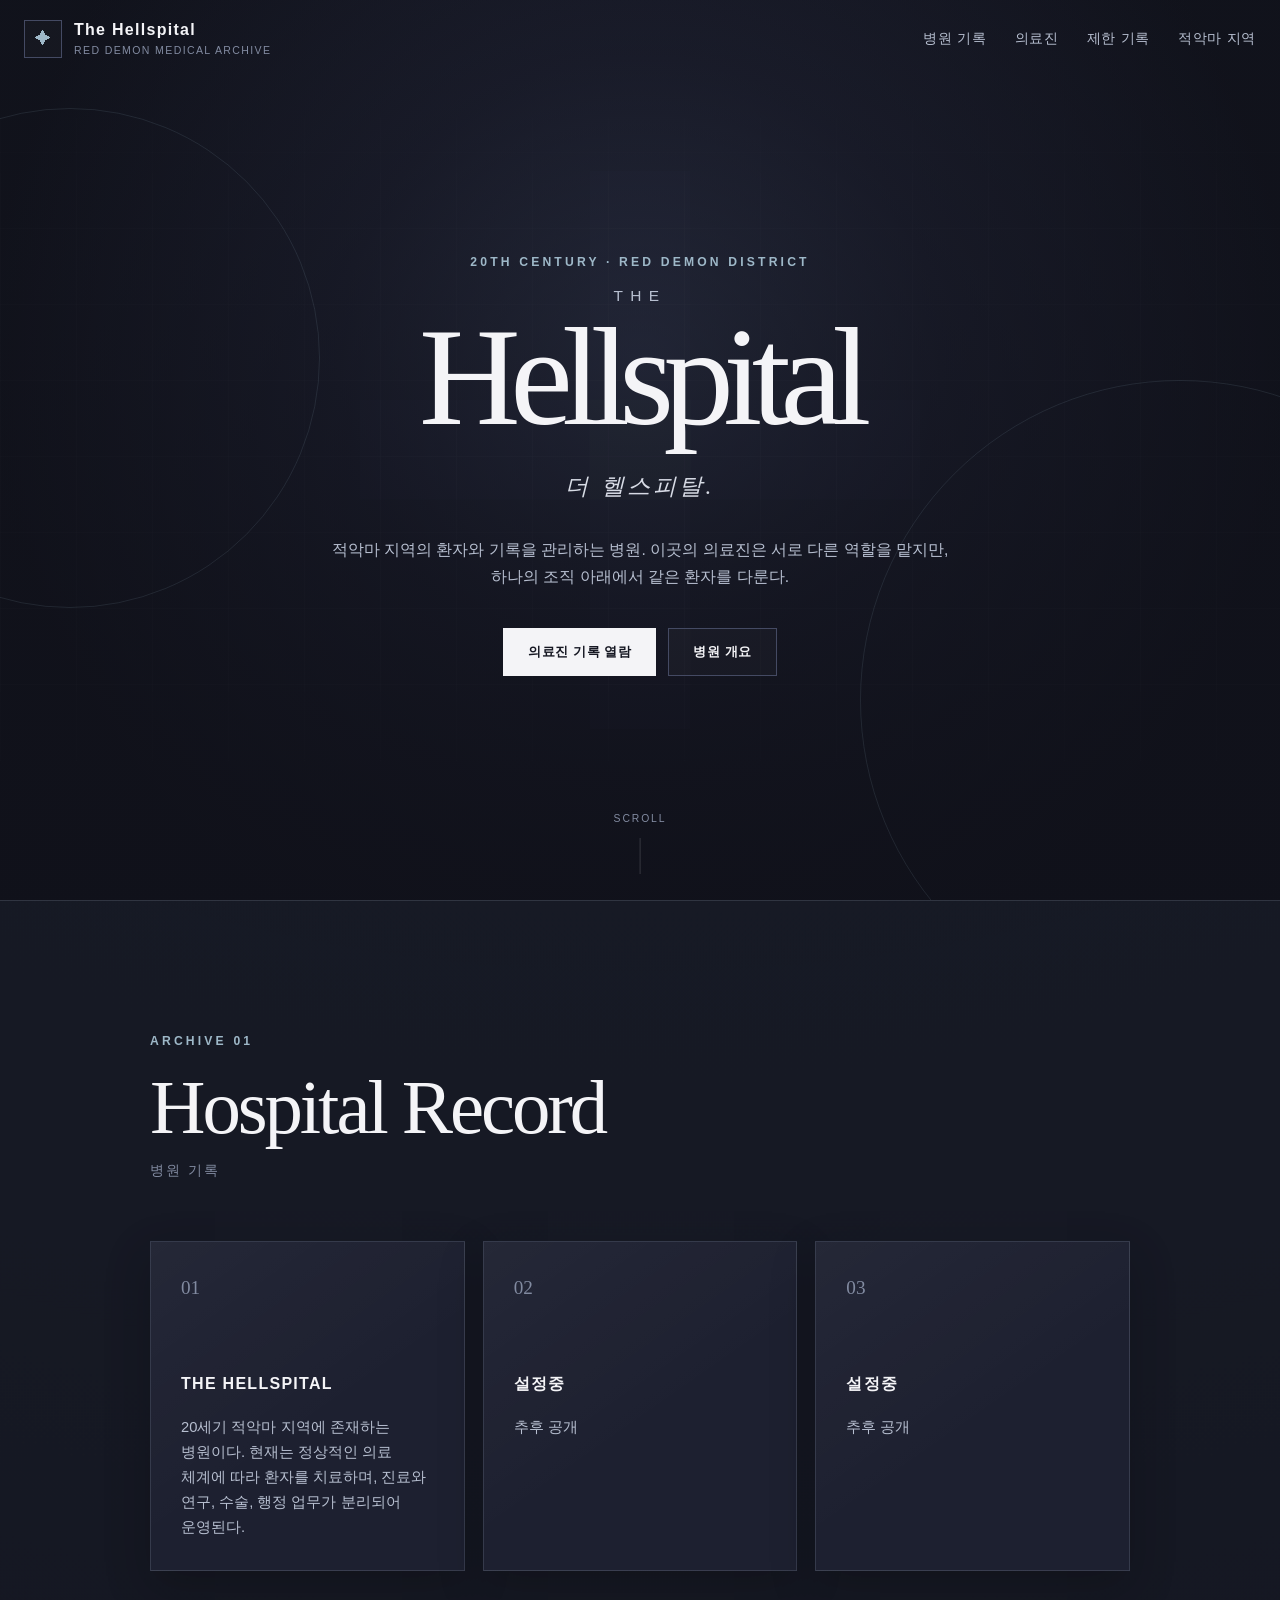
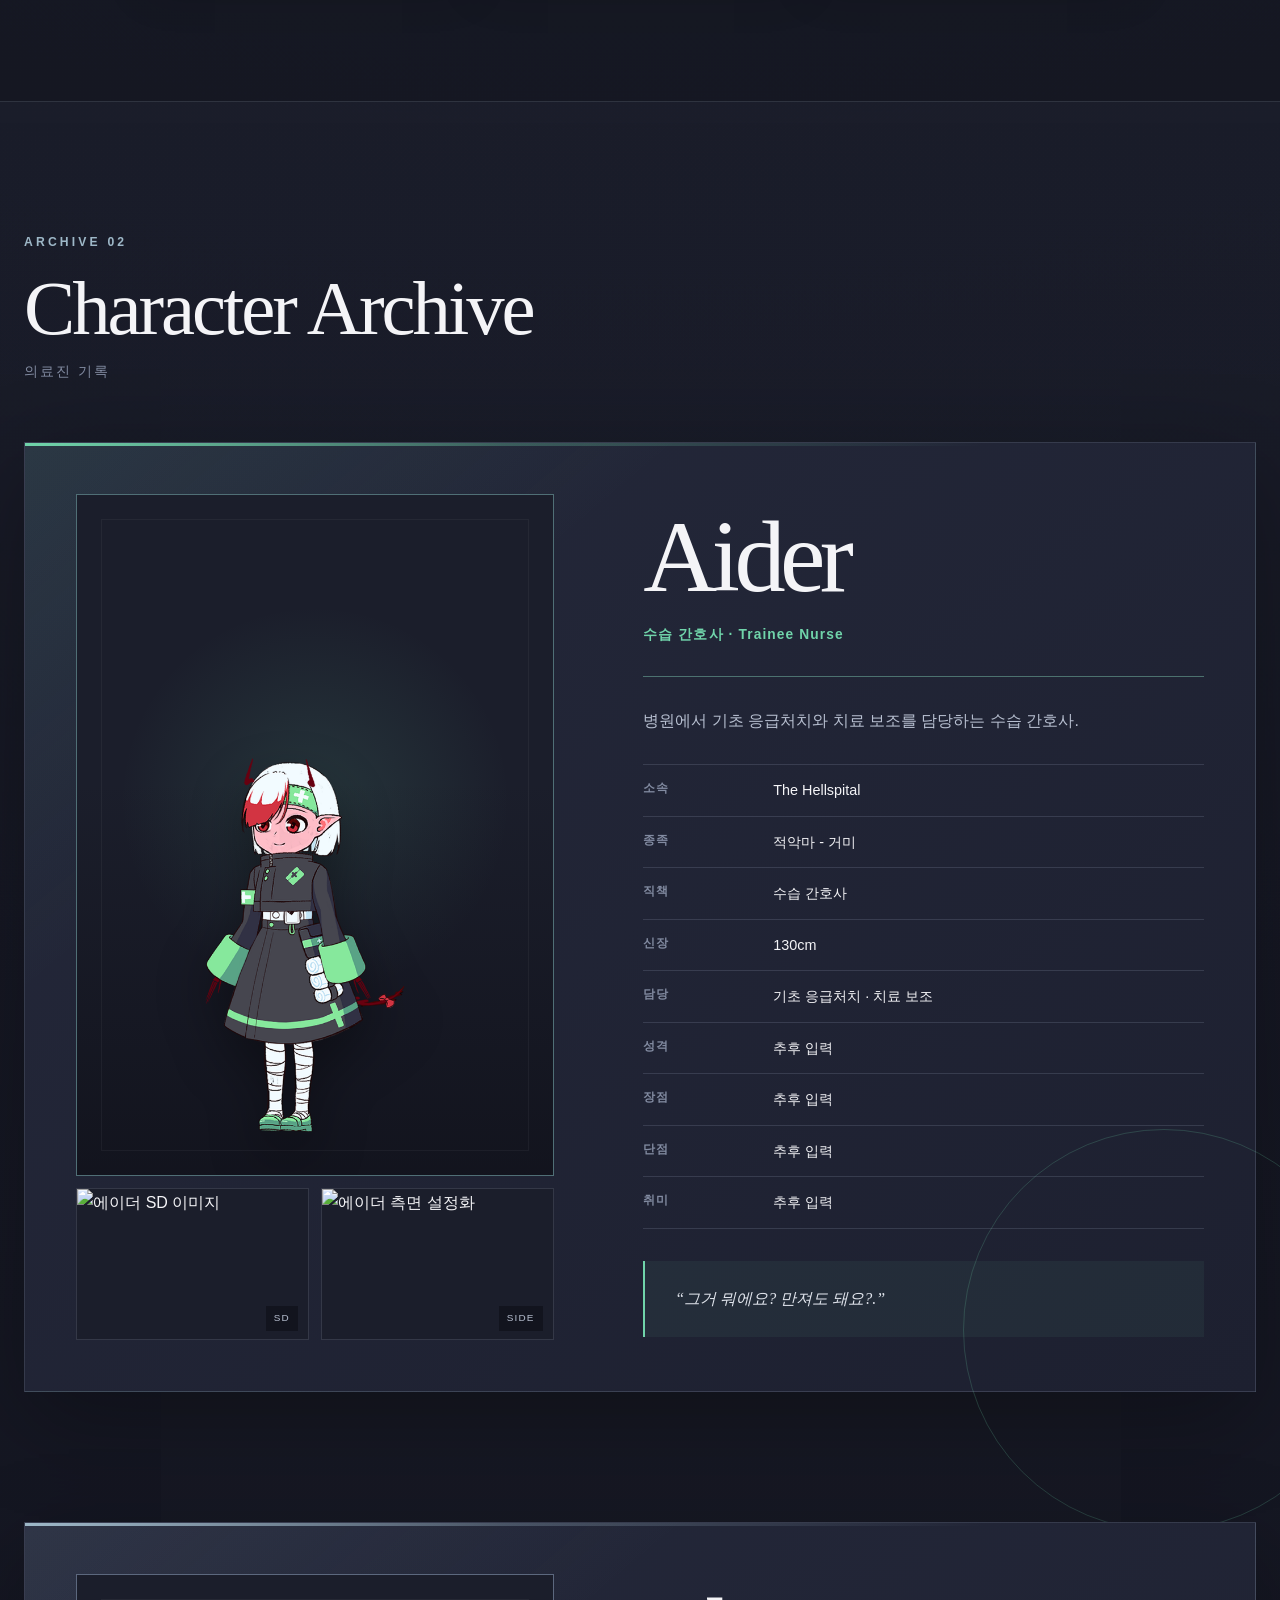
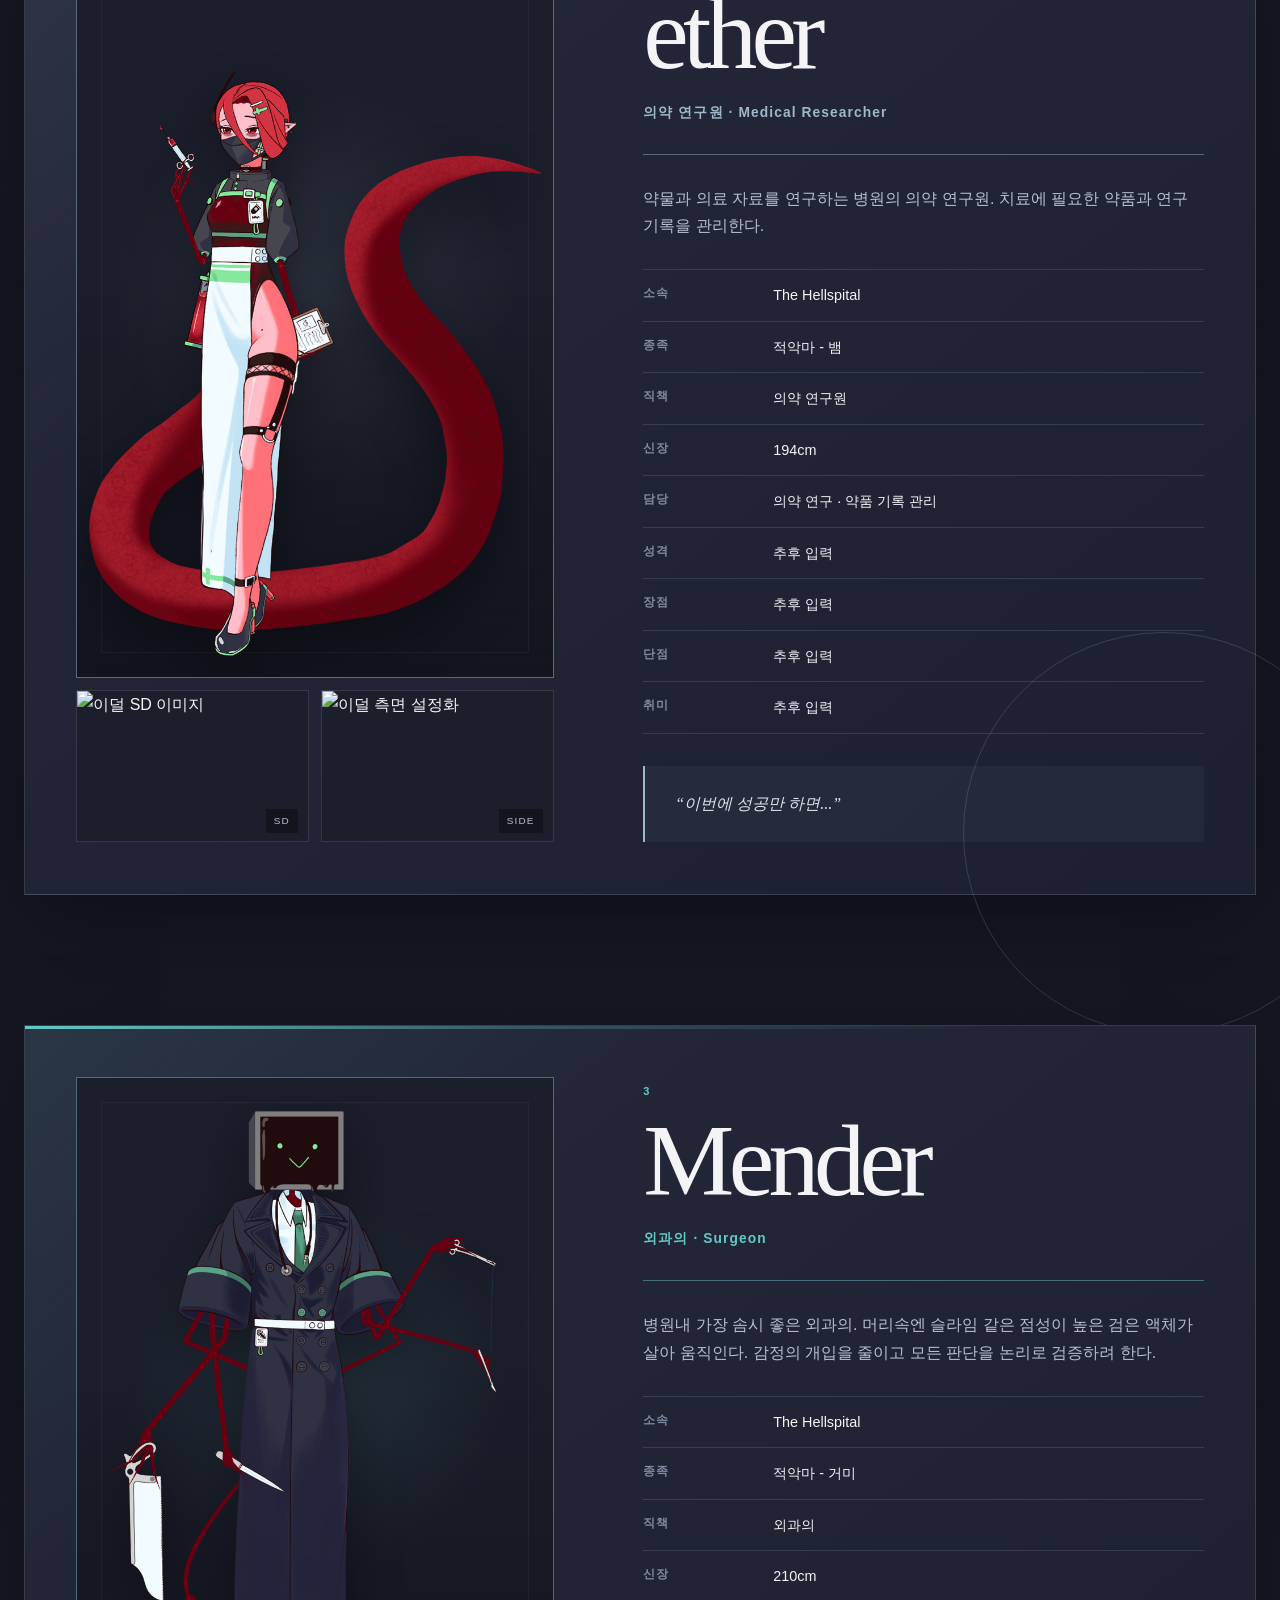
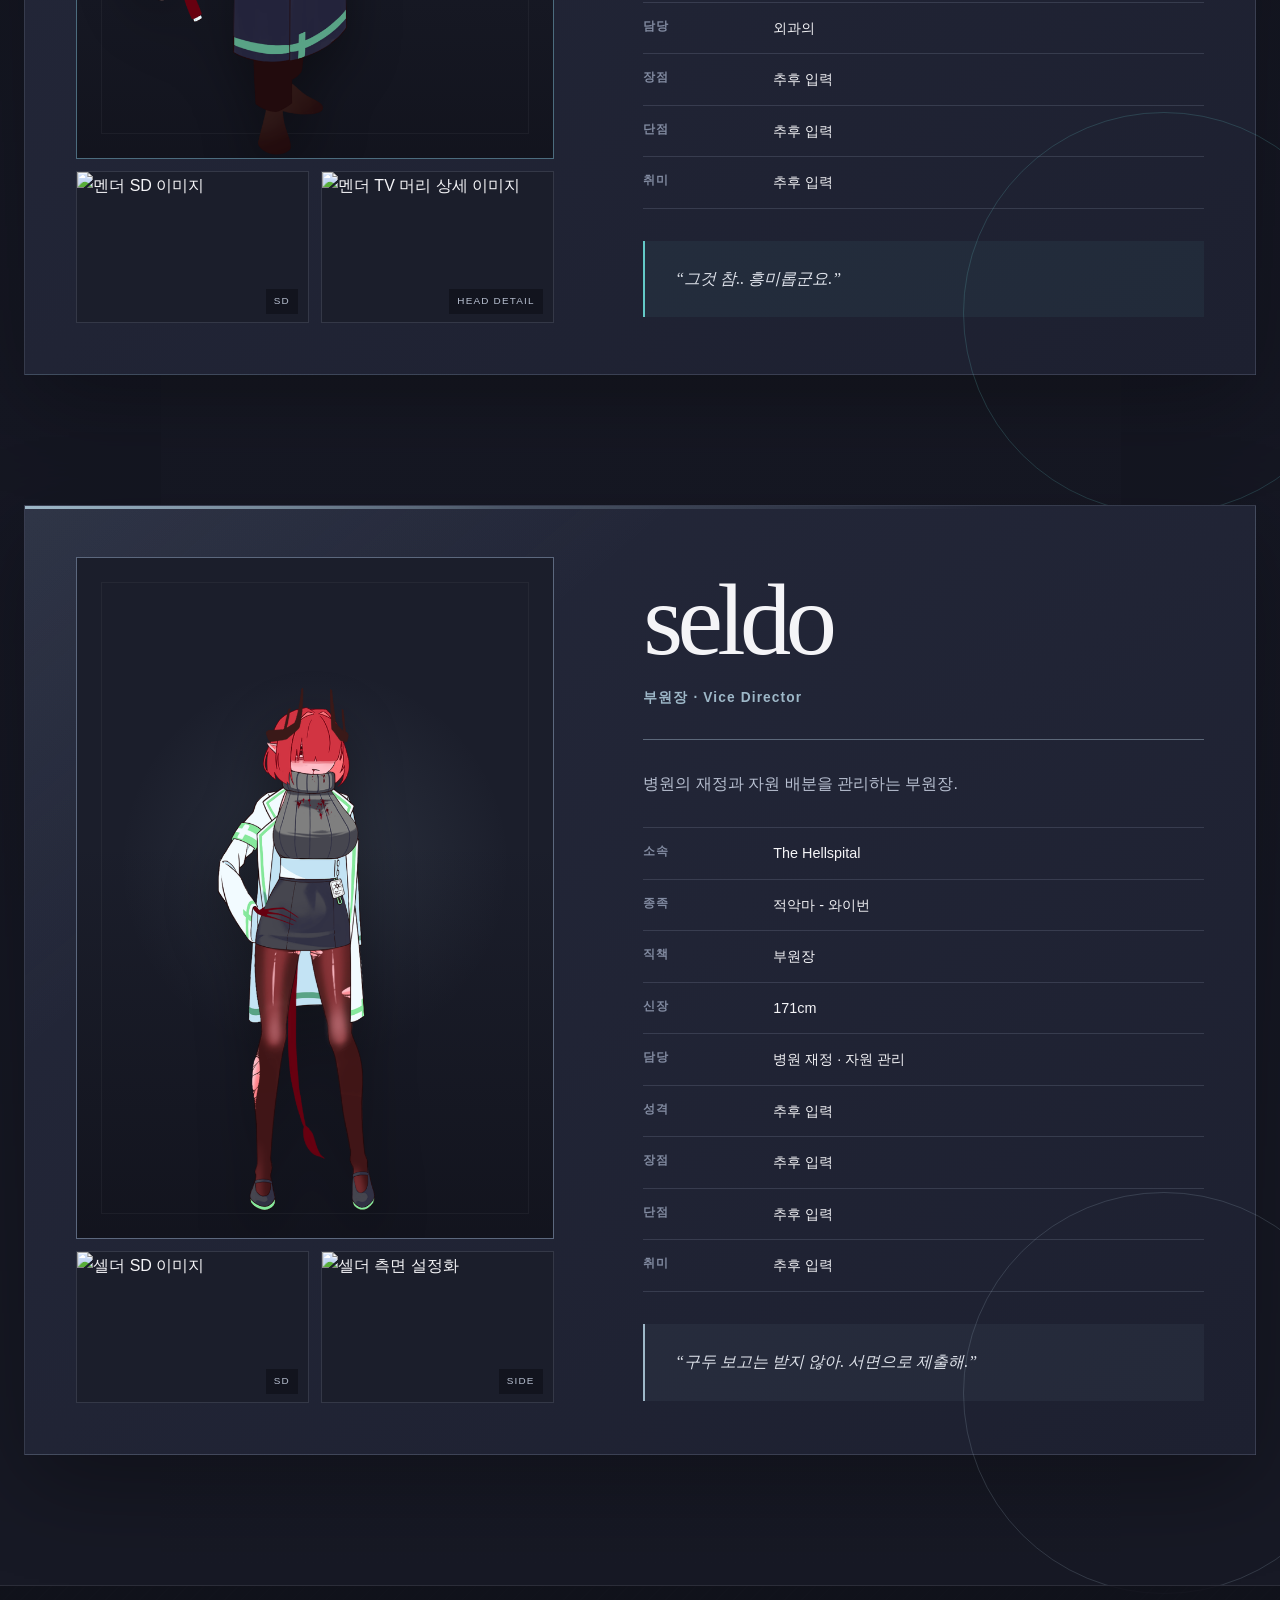
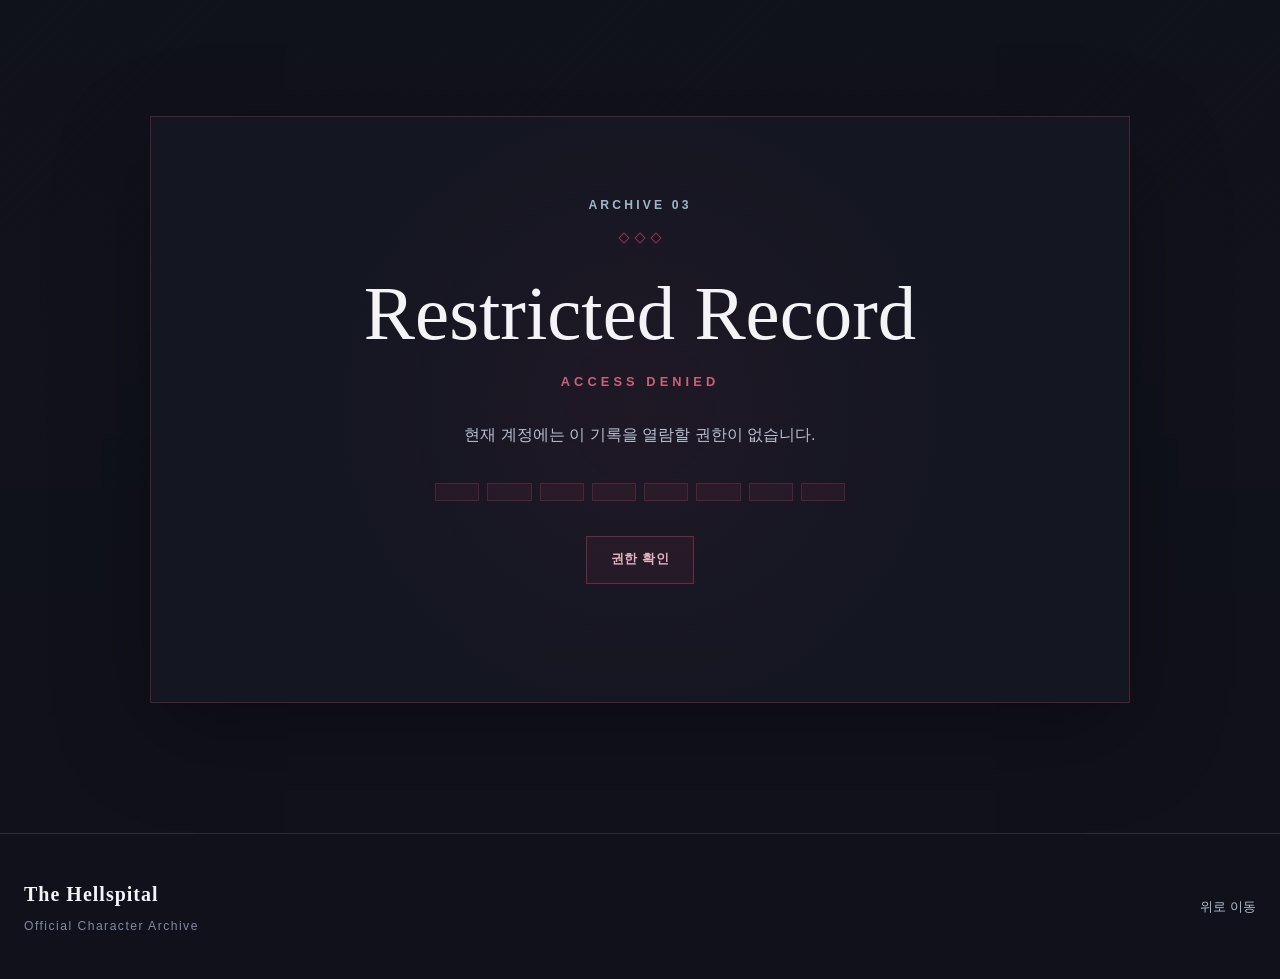
==== The_Hellspital.html @ bb7c1e79 "Add files via upload" ====
<!DOCTYPE html>
<html lang="ko">
<head>
    <meta charset="UTF-8">
    <meta name="viewport" content="width=device-width, initial-scale=1.0">

    <title>The Hellspital | Character Archive</title>

    <meta
        name="description"
        content="적악마 지역의 병원 The Hellspital과 의료진 기록을 열람하는 공식 설정 페이지입니다."
    >

    <link rel="stylesheet" href="css/The_Hellspital.css">
    <script src="script.js" defer></script>
</head>

<body class="helldpital-page">
    <a class="skip-link" href="#main-content">본문으로 이동</a>

    <header class="site-header" id="siteHeader">
        <div class="site-header__inner">
            <a class="site-brand" href="red_demon.html" aria-label="적악마 지역으로 돌아가기">
                <span class="site-brand__mark" aria-hidden="true">✦</span>

                <span class="site-brand__text">
                    <strong>The Hellspital</strong>
                    <small>Red Demon Medical Archive</small>
                </span>
            </a>

            <button
                class="menu-button"
                id="menuButton"
                type="button"
                aria-label="메뉴 열기"
                aria-controls="siteNavigation"
                aria-expanded="false"
            >
                <span></span>
                <span></span>
                <span></span>
            </button>

            <nav class="site-nav" id="siteNavigation" aria-label="페이지 내 이동">
                <a href="#about">병원 기록</a>
                <a href="#characters">의료진</a>
                <a href="#restricted">제한 기록</a>
                <a href="red_demon.html">적악마 지역</a>
            </nav>
        </div>
    </header>

    <main id="main-content">
        <section class="hero" id="top" aria-labelledby="heroTitle">
            <div class="hero__background" aria-hidden="true">
                <div class="hero__grid"></div>
                <div class="hero__halo hero__halo--one"></div>
                <div class="hero__halo hero__halo--two"></div>
                <div class="hero__cross"></div>
            </div>

            <div class="hero__content reveal">
                <p class="eyebrow">20th Century · Red Demon District</p>

                <h1 id="heroTitle">
                    <span>The</span>
                    Hellspital
                </h1>

                <p class="hero__motto">더 헬스피탈.</p>

                <p class="hero__summary">
                    적악마 지역의 환자와 기록을 관리하는 병원.
                    이곳의 의료진은 서로 다른 역할을 맡지만,
                    하나의 조직 아래에서 같은 환자를 다룬다.
                </p>

                <div class="hero__actions">
                    <a class="button button--primary" href="#characters">
                        의료진 기록 열람
                    </a>

                    <a class="button button--ghost" href="#about">
                        병원 개요
                    </a>
                </div>
            </div>

            <a class="scroll-indicator" href="#about" aria-label="병원 기록으로 이동">
                <span>Scroll</span>
                <i aria-hidden="true"></i>
            </a>
        </section>

        <section class="about section" id="about" aria-labelledby="aboutTitle">
            <div class="section__inner section__inner--narrow">
                <div class="section-heading reveal">
                    <p class="eyebrow">Archive 01</p>
                    <h2 id="aboutTitle">Hospital Record</h2>
                    <p>병원 기록</p>
                </div>

                <div class="about-grid">
                    <article class="archive-panel reveal">
                        <span class="archive-panel__number">01</span>

                        <div>
                            <h3>The Hellspital</h3>
                            <p>
                                20세기 적악마 지역에 존재하는 병원이다.
                                현재는 정상적인 의료 체계에 따라 환자를 치료하며,
                                진료와 연구, 수술, 행정 업무가 분리되어 운영된다.
                            </p>
                        </div>
                    </article>

                    <article class="archive-panel reveal">
                        <span class="archive-panel__number">02</span>

                        <div>
                            <h3>설정중</h3>
                            <p>
                                추후 공개
                            </p>
                        </div>
                    </article>

                    <article class="archive-panel reveal">
                        <span class="archive-panel__number">03</span>

                        <div>
                            <h3>설정중</h3>
                            <p>
                                추후 공개
                            </p>
                        </div>
                    </article>
                </div>
            </div>
        </section>

        <section class="character-archive section" id="characters" aria-labelledby="charactersTitle">
            <div class="section__inner">
                <div class="section-heading reveal">
                    <p class="eyebrow">Archive 02</p>
                    <h2 id="charactersTitle">Character Archive</h2>
                    <p>의료진 기록</p>
                </div>

                <div class="character-list">
                    <article class="character character--aider reveal" id="aider">
                        <div class="character__visual">
                            <div class="character__index"></div>

                            <div class="character__image-frame">
                                <img src="images/characters/aider/full.png"
                                    alt="에이더 전신 설정화"
                                    loading="lazy"
                                >

                                <div class="image-placeholder" aria-hidden="true">
                                   <span>AIDER</span>
                                   <small>images/characters/aider-full.png</small>
                                </div>
                            </div>

                            <div class="character__gallery">
                                <figure>
                                    <img
                                        src="images/characters/aider-sd.png"
                                        alt="에이더 SD 이미지"
                                        loading="lazy"
                                    >
                                    <figcaption>SD</figcaption>
                                </figure>

                                <figure>
                                    <img
                                        src="images/characters/aider-side.png"
                                        alt="에이더 측면 설정화"
                                        loading="lazy"
                                    >
                                    <figcaption>Side</figcaption>
                                </figure>
                            </div>
                        </div>

                        <div class="character__information">
                            <header class="character__header">
                                <p class="character__code"></p>
                                <h3>Aider</h3>
                                <p class="character__role">수습 간호사 · Trainee Nurse</p>
                            </header>

                            <div class="character__description">
                                <p>
                                    병원에서 기초 응급처치와 치료 보조를 담당하는 수습 간호사.
                                </p>
                            </div>

                            <dl class="profile-table">
                                <div>
                                    <dt>소속</dt>
                                    <dd>The Hellspital</dd>
                                </div>
                                <div>
                                    <dt>종족</dt>
                                    <dd>적악마 - 거미</dd>
                                </div>
                                <div>
                                    <dt>직책</dt>
                                    <dd>수습 간호사</dd>
                                </div>
                                <div>
                                    <dt>신장</dt>
                                    <dd>130cm</dd>
                                </div>
                                <div>
                                    <dt>담당</dt>
                                    <dd>기초 응급처치 · 치료 보조</dd>
                                </div>
                                <div>
                                    <dt>성격</dt>
                                    <dd>추후 입력</dd>
                                </div>
                                <div>
                                    <dt>장점</dt>
                                    <dd>추후 입력</dd>
                                </div>
                                <div>
                                    <dt>단점</dt>
                                    <dd>추후 입력</dd>
                                </div>
                                <div>
                                    <dt>취미</dt>
                                    <dd>추후 입력</dd>
                                </div>
                            </dl>

                            <blockquote class="character__quote">
                                <p>“그거 뭐에요? 만져도 돼요?.”</p>
                            </blockquote>
                        </div>
                    </article>

                    <article class="character character--ether reveal" id="ether">
                        <div class="character__visual">
                            <div class="character__index"></div>

                            <div class="character__image-frame">
                                <img src="images/characters/ether/full.png"
                                    alt="이덜 전신 설정화"
                                    loading="lazy"
                                >

                                <div class="image-placeholder" aria-hidden="true">
                                    <span>ether</span>
                                    <small>images/characters/ether-full.png</small>
                                </div>
                            </div>

                            <div class="character__gallery">
                                <figure>
                                    <img
                                        src="images/characters/ether-sd.png"
                                        alt="이덜 SD 이미지"
                                        loading="lazy"
                                    >
                                    <figcaption>SD</figcaption>
                                </figure>

                                <figure>
                                    <img
                                        src="images/characters/ether-side.png"
                                        alt="이덜 측면 설정화"
                                        loading="lazy"
                                    >
                                    <figcaption>Side</figcaption>
                                </figure>
                            </div>
                        </div>

                        <div class="character__information">
                            <header class="character__header">
                                <p class="character__code"></p>
                                <h3>ether</h3>
                                <p class="character__role">의약 연구원 · Medical Researcher</p>
                            </header>

                            <div class="character__description">
                                <p>
                                    약물과 의료 자료를 연구하는 병원의 의약 연구원.
                                    치료에 필요한 약품과 연구 기록을 관리한다.
                                </p>
                            </div>

                            <dl class="profile-table">
                                <div>
                                    <dt>소속</dt>
                                    <dd>The Hellspital</dd>
                                </div>
                                <div>
                                    <dt>종족</dt>
                                    <dd>적악마 - 뱀</dd>
                                </div>
                                <div>
                                    <dt>직책</dt>
                                    <dd>의약 연구원</dd>
                                </div>
                                <div>
                                    <dt>신장</dt>
                                    <dd>194cm</dd>
                                </div>
                                <div>
                                    <dt>담당</dt>
                                    <dd>의약 연구 · 약품 기록 관리</dd>
                                </div>
                                <div>
                                    <dt>성격</dt>
                                    <dd>추후 입력</dd>
                                </div>
                                <div>
                                    <dt>장점</dt>
                                    <dd>추후 입력</dd>
                                </div>
                                <div>
                                    <dt>단점</dt>
                                    <dd>추후 입력</dd>
                                </div>
                                <div>
                                    <dt>취미</dt>
                                    <dd>추후 입력</dd>
                                </div>
                            </dl>

                            <blockquote class="character__quote">
                                <p>“이번에 성공만 하면...”</p>
                            </blockquote>
                        </div>
                    </article>

                    <article class="character character--mender reveal" id="mender">
                        <div class="character__visual">
                            <div class="character__index"> </div>

                            <div class="character__image-frame">
                                <img src="images/characters/mender/full.png"
                                    alt="멘더 전신 설정화"
                                    loading="lazy"
                                >

                                <div class="image-placeholder" aria-hidden="true">
                                    <span>MENDER</span>
                                    <small>images/characters/mender-full.png</small>
                                </div>
                            </div>

                            <div class="character__gallery">
                                <figure>
                                    <img
                                        src="images/characters/mender-sd.png"
                                        alt="멘더 SD 이미지"
                                        loading="lazy"
                                    >
                                    <figcaption>SD</figcaption>
                                </figure>

                                <figure>
                                    <img
                                        src="images/characters/mender-head.png"
                                        alt="멘더 TV 머리 상세 이미지"
                                        loading="lazy"
                                    >
                                    <figcaption>Head Detail</figcaption>
                                </figure>
                            </div>
                        </div>

                        <div class="character__information">
                            <header class="character__header">
                                <p class="character__code">3</p>
                                <h3>Mender</h3>
                                <p class="character__role">외과의 · Surgeon</p>
                            </header>

                            <div class="character__description">
                                <p>
                                    병원내 가장 솜시 좋은 외과의.
                                    머리속엔 슬라임 같은 점성이 높은 검은 액체가 살아 움직인다.
                                    감정의 개입을 줄이고 모든 판단을 논리로 검증하려 한다.
                                </p>
                            </div>

                            <dl class="profile-table">
                                <div>
                                    <dt>소속</dt>
                                    <dd>The Hellspital</dd>
                                </div>
                                <div>
                                    <dt>종족</dt>
                                    <dd>적악마 - 거미</dd>
                                </div>
                                <div>
                                    <dt>직책</dt>
                                    <dd>외과의</dd>
                                </div>
                                <div>
                                    <dt>신장</dt>
                                    <dd>210cm</dd>
                                </div>
                                <div>
                                    <dt>담당</dt>
                                    <dd>외과의</dd>
                                </div>
                                <div>
                                    <dt>장점</dt>
                                    <dd>추후 입력</dd>
                                </div>
                                <div>
                                    <dt>단점</dt>
                                    <dd>추후 입력</dd>
                                </div>
                                <div>
                                    <dt>취미</dt>
                                    <dd>추후 입력</dd>
                                </div>
                            </dl>

                            <blockquote class="character__quote">
                                <p>“그것 참.. 흥미롭군요.”</p>
                            </blockquote>
                        </div>
                    </article>

                    <article class="character character--seldo reveal" id="seldo">
                        <div class="character__visual">
                            <div class="character__index"></div>

                            <div class="character__image-frame">
                                <img src="images/characters/saldo/full.png"
                                    alt="셀더 전신 설정화"
                                    loading="lazy"
                                >

                                <div class="image-placeholder" aria-hidden="true">
                                    <span>seldo</span>
                                    <small>images/characters/seldo-full.png</small>
                                </div>
                            </div>

                            <div class="character__gallery">
                                <figure>
                                    <img
                                        src="images/characters/seldo-sd.png"
                                        alt="셀더 SD 이미지"
                                        loading="lazy"
                                    >
                                    <figcaption>SD</figcaption>
                                </figure>

                                <figure>
                                    <img
                                        src="images/characters/seldo-side.png"
                                        alt="셀더 측면 설정화"
                                        loading="lazy"
                                    >
                                    <figcaption>Side</figcaption>
                                </figure>
                            </div>
                        </div>

                        <div class="character__information">
                            <header class="character__header">
                                <p class="character__code"> </p>
                                <h3>seldo</h3>
                                <p class="character__role">부원장 · Vice Director</p>
                            </header>

                            <div class="character__description">
                                <p>
                                    병원의 재정과 자원 배분을 관리하는 부원장.
                                </p>
                            </div>

                            <dl class="profile-table">
                                <div>
                                    <dt>소속</dt>
                                    <dd>The Hellspital</dd>
                                </div>
                                <div>
                                    <dt>종족</dt>
                                    <dd>적악마 - 와이번</dd>
                                </div>
                                <div>
                                    <dt>직책</dt>
                                    <dd>부원장</dd>
                                </div>
                                <div>
                                    <dt>신장</dt>
                                    <dd>171cm</dd>
                                </div>
                                <div>
                                    <dt>담당</dt>
                                    <dd>병원 재정 · 자원 관리</dd>
                                </div>
                                <div>
                                    <dt>성격</dt>
                                    <dd>추후 입력</dd>
                                </div>
                                <div>
                                    <dt>장점</dt>
                                    <dd>추후 입력</dd>
                                </div>
                                <div>
                                    <dt>단점</dt>
                                    <dd>추후 입력</dd>
                                </div>
                                <div>
                                    <dt>취미</dt>
                                    <dd>추후 입력</dd>
                                </div>
                            </dl>

                            <blockquote class="character__quote">
                                <p>“구두 보고는 받지 않아. 서면으로 제출해.”</p>
                            </blockquote>
                        </div>
                    </article>
                </div>
            </div>
        </section>

        <section class="restricted section" id="restricted" aria-labelledby="restrictedTitle">
            <div class="section__inner section__inner--narrow">
                <div class="restricted-record reveal">
                    <p class="eyebrow">Archive 03</p>

                    <div class="restricted-record__symbol" aria-hidden="true">
                        <span></span>
                        <span></span>
                        <span></span>
                    </div>

                    <h2 id="restrictedTitle">Restricted Record</h2>
                    <p class="restricted-record__status">ACCESS DENIED</p>

                    <p class="restricted-record__description">
                        현재 계정에는 이 기록을 열람할 권한이 없습니다.
                    </p>

                    <div class="restricted-record__bars" aria-hidden="true">
                        <i></i>
                        <i></i>
                        <i></i>
                        <i></i>
                        <i></i>
                        <i></i>
                        <i></i>
                        <i></i>
                    </div>

                    <button class="button button--locked" id="restrictedButton" type="button">
                        권한 확인
                    </button>

                    <p
                        class="restricted-record__message"
                        id="restrictedMessage"
                        role="status"
                        aria-live="polite"
                    ></p>
                </div>
            </div>
        </section>
    </main>

    <footer class="site-footer">
        <div class="site-footer__inner">
            <div>
                <strong>The Hellspital</strong>
                <p>Official Character Archive</p>
            </div>

            <a href="#top">위로 이동</a>
        </div>
    </footer>
</body>
</html>
---- css/The_Hellspital.css ----
@charset "UTF-8";

:root {
    --page-background: #171925;
    --page-background-deep: #10111a;
    --surface: #24283a;
    --surface-light: #2d3248;
    --surface-muted: #1d2030;

    --line: #444a63;
    --line-soft: rgba(181, 190, 214, 0.16);

    --text-primary: #f4f4f7;
    --text-secondary: #b7bfd0;
    --text-muted: #828ba1;

    --hospital-accent: #9eb8c8;
    --hospital-red: #8f304d;

    --aider-accent: #70d4aa;
    --idel-accent: #c44b5b;
    --mender-accent: #63c9c7;
    --selder-accent: #a55774;

    --header-height: 78px;
    --content-width: 1240px;
    --content-narrow: 980px;

    --shadow-large: 0 30px 90px rgba(0, 0, 0, 0.3);
    --shadow-small: 0 16px 42px rgba(0, 0, 0, 0.22);

    --transition-fast: 180ms ease;
    --transition-normal: 320ms ease;
}

* {
    box-sizing: border-box;
}

html {
    scroll-behavior: smooth;
    scroll-padding-top: calc(var(--header-height) + 24px);
}

body {
    min-width: 320px;
    margin: 0;

    overflow-x: hidden;

    color: var(--text-primary);
    background:
        radial-gradient(circle at 50% -10%, rgba(102, 120, 157, 0.16), transparent 42%),
        var(--page-background);

    font-family:
        "Pretendard",
        "Noto Sans KR",
        "Malgun Gothic",
        sans-serif;

    line-height: 1.7;
}

body::before {
    position: fixed;
    inset: 0;
    z-index: -1;

    pointer-events: none;

    background-image:
        linear-gradient(rgba(255, 255, 255, 0.015) 1px, transparent 1px),
        linear-gradient(90deg, rgba(255, 255, 255, 0.015) 1px, transparent 1px);

    background-size: 54px 54px;

    content: "";
}

img {
    display: block;
    max-width: 100%;
}

a {
    color: inherit;
    text-decoration: none;
}

button,
input,
textarea,
select {
    font: inherit;
}

button {
    color: inherit;
}

.skip-link {
    position: fixed;
    top: 12px;
    left: 12px;
    z-index: 9999;

    padding: 10px 16px;

    transform: translateY(-160%);

    border-radius: 4px;
    color: #11131c;
    background: var(--text-primary);
}

.skip-link:focus {
    transform: translateY(0);
}

.site-header {
    position: fixed;
    top: 0;
    right: 0;
    left: 0;
    z-index: 1000;

    height: var(--header-height);

    border-bottom: 1px solid transparent;

    transition:
        background-color var(--transition-normal),
        border-color var(--transition-normal),
        backdrop-filter var(--transition-normal);
}

.site-header.is-scrolled {
    border-color: var(--line-soft);
    background: rgba(16, 17, 26, 0.84);
    backdrop-filter: blur(18px);
}

.site-header__inner {
    display: flex;
    align-items: center;
    justify-content: space-between;

    width: min(calc(100% - 48px), var(--content-width));
    height: 100%;
    margin: 0 auto;
}

.site-brand {
    display: inline-flex;
    align-items: center;
    gap: 12px;
}

.site-brand__mark {
    display: grid;
    width: 38px;
    height: 38px;

    place-items: center;

    border: 1px solid var(--line);
    color: var(--hospital-accent);
    background: rgba(255, 255, 255, 0.025);
}

.site-brand__text {
    display: flex;
    flex-direction: column;
    line-height: 1.15;
}

.site-brand__text strong {
    letter-spacing: 0.08em;
}

.site-brand__text small {
    margin-top: 4px;
    color: var(--text-muted);
    font-size: 0.66rem;
    letter-spacing: 0.13em;
    text-transform: uppercase;
}

.site-nav {
    display: flex;
    align-items: center;
    gap: 28px;
}

.site-nav a {
    position: relative;

    color: var(--text-secondary);
    font-size: 0.86rem;
    letter-spacing: 0.05em;

    transition: color var(--transition-fast);
}

.site-nav a::after {
    position: absolute;
    right: 0;
    bottom: -8px;
    left: 0;

    height: 1px;

    transform: scaleX(0);

    background: var(--hospital-accent);

    content: "";

    transition: transform var(--transition-fast);
}

.site-nav a:hover,
.site-nav a:focus-visible {
    color: var(--text-primary);
}

.site-nav a:hover::after,
.site-nav a:focus-visible::after {
    transform: scaleX(1);
}

.menu-button {
    display: none;
    width: 44px;
    height: 44px;

    padding: 11px;

    border: 1px solid var(--line);
    background: transparent;
}

.menu-button span {
    display: block;
    height: 1px;
    margin: 5px 0;

    background: var(--text-primary);

    transition:
        transform var(--transition-fast),
        opacity var(--transition-fast);
}

.hero {
    position: relative;

    display: grid;
    min-height: 100svh;

    place-items: center;

    overflow: hidden;
    isolation: isolate;
}

.hero__background {
    position: absolute;
    inset: 0;
    z-index: -2;

    overflow: hidden;

    background:
        linear-gradient(to bottom, rgba(16, 17, 26, 0.28), rgba(16, 17, 26, 0.9)),
        radial-gradient(circle at 50% 40%, #31384e 0%, #1d2030 36%, #11131c 78%);
}

.hero__grid {
    position: absolute;
    inset: 0;

    opacity: 0.23;

    background-image:
        linear-gradient(rgba(255, 255, 255, 0.05) 1px, transparent 1px),
        linear-gradient(90deg, rgba(255, 255, 255, 0.05) 1px, transparent 1px);

    background-size: 76px 76px;

    mask-image: linear-gradient(to bottom, transparent, #000 20%, #000 76%, transparent);
}

.hero__halo {
    position: absolute;

    width: 500px;
    height: 500px;

    border: 1px solid rgba(158, 184, 200, 0.12);
    border-radius: 50%;
}

.hero__halo--one {
    top: 12%;
    left: -180px;
}

.hero__halo--two {
    right: -220px;
    bottom: -120px;

    width: 640px;
    height: 640px;
}

.hero__cross {
    position: absolute;
    top: 50%;
    left: 50%;

    width: min(45vw, 560px);
    height: min(62vh, 700px);

    transform: translate(-50%, -50%);

    opacity: 0.06;
}

.hero__cross::before,
.hero__cross::after {
    position: absolute;
    top: 50%;
    left: 50%;

    transform: translate(-50%, -50%);

    background: var(--hospital-accent);
opacity: 0.25;

    content: "";
}

.hero__cross::before {
    width: 18%;
    height: 100%;
}

.hero__cross::after {
    width: 100%;
    height: 18%;
}

.hero__content {
    width: min(calc(100% - 40px), 860px);
    padding: calc(var(--header-height) + 60px) 0 110px;

    text-align: center;
}

.eyebrow {
    margin: 0 0 18px;

    color: var(--hospital-accent);
    font-size: 0.76rem;
    font-weight: 700;
    letter-spacing: 0.26em;
    text-transform: uppercase;
}

.hero h1 {
    margin: 0;

    font-family: Georgia, "Times New Roman", serif;
    font-size: clamp(4.2rem, 11vw, 9.5rem);
    font-weight: 500;
    line-height: 0.8;
    letter-spacing: -0.075em;
}

.hero h1 span {
    display: block;

    margin-bottom: 18px;

    color: var(--text-secondary);
    font-family:
        "Pretendard",
        "Noto Sans KR",
        sans-serif;
    font-size: 0.11em;
    font-weight: 500;
    letter-spacing: 0.48em;
    text-transform: uppercase;
}

.hero__motto {
    margin: 34px 0 0;

    color: #d7dbe5;
    font-family: Georgia, "Times New Roman", serif;
    font-size: clamp(1.1rem, 2vw, 1.45rem);
    font-style: italic;
    letter-spacing: 0.14em;
}

.hero__summary {
    max-width: 650px;
    margin: 30px auto 0;

    color: var(--text-secondary);
    font-size: 0.98rem;
    word-break: keep-all;
}

.hero__actions {
    display: flex;
    justify-content: center;
    gap: 12px;

    margin-top: 38px;
}

.button {
    display: inline-flex;
    min-height: 48px;

    align-items: center;
    justify-content: center;

    padding: 0 24px;

    border: 1px solid transparent;
    cursor: pointer;

    font-size: 0.84rem;
    font-weight: 700;
    letter-spacing: 0.04em;

    transition:
        transform var(--transition-fast),
        border-color var(--transition-fast),
        background-color var(--transition-fast),
        color var(--transition-fast);
}

.button:hover,
.button:focus-visible {
    transform: translateY(-2px);
}

.button--primary {
    color: #151722;
    background: var(--text-primary);
}

.button--primary:hover,
.button--primary:focus-visible {
    background: #ffffff;
}

.button--ghost {
    border-color: var(--line);
    color: var(--text-primary);
    background: rgba(255, 255, 255, 0.025);
}

.button--ghost:hover,
.button--ghost:focus-visible {
    border-color: var(--hospital-accent);
    background: rgba(158, 184, 200, 0.08);
}

.scroll-indicator {
    position: absolute;
    bottom: 26px;
    left: 50%;

    display: flex;
    flex-direction: column;
    align-items: center;
    gap: 10px;

    transform: translateX(-50%);

    color: var(--text-muted);
    font-size: 0.65rem;
    letter-spacing: 0.18em;
    text-transform: uppercase;
}

.scroll-indicator i {
    position: relative;

    width: 1px;
    height: 36px;

    overflow: hidden;

    background: rgba(255, 255, 255, 0.16);
}

.scroll-indicator i::after {
    position: absolute;
    top: -100%;
    left: 0;

    width: 100%;
    height: 100%;

    background: var(--text-primary);

    content: "";

    animation: scroll-line 1.8s infinite ease-in-out;
}

@keyframes scroll-line {
    0% {
        transform: translateY(0);
    }

    100% {
        transform: translateY(200%);
    }
}

.section {
    position: relative;

    padding: 130px 0;
}

.section__inner {
    width: min(calc(100% - 48px), var(--content-width));
    margin: 0 auto;
}

.section__inner--narrow {
    width: min(calc(100% - 48px), var(--content-narrow));
}

.section-heading {
    margin-bottom: 58px;
}

.section-heading h2 {
    margin: 0;

    font-family: Georgia, "Times New Roman", serif;
    font-size: clamp(2.6rem, 6vw, 5rem);
    font-weight: 500;
    line-height: 1;
    letter-spacing: -0.04em;
}

.section-heading > p:last-child {
    margin: 12px 0 0;

    color: var(--text-muted);
    font-size: 0.9rem;
    letter-spacing: 0.14em;
}

.about {
    border-top: 1px solid var(--line-soft);
    border-bottom: 1px solid var(--line-soft);
    background: rgba(16, 17, 26, 0.42);
}

.about-grid {
    display: grid;
    grid-template-columns: repeat(3, minmax(0, 1fr));
    gap: 18px;
}

.archive-panel {
    min-height: 300px;
    padding: 30px;

    border: 1px solid var(--line-soft);
    background:
        linear-gradient(145deg, rgba(255, 255, 255, 0.035), transparent 55%),
        var(--surface-muted);
    box-shadow: var(--shadow-small);
}

.archive-panel__number {
    display: block;

    margin-bottom: 65px;

    color: var(--text-muted);
    font-family: Georgia, "Times New Roman", serif;
    font-size: 1.2rem;
}

.archive-panel h3 {
    margin: 0 0 18px;

    font-size: 1rem;
    letter-spacing: 0.08em;
    text-transform: uppercase;
}

.archive-panel p {
    margin: 0;

    color: var(--text-secondary);
    font-size: 0.92rem;
    word-break: keep-all;
}

.character-archive {
    background:
        linear-gradient(to bottom, transparent, rgba(16, 17, 26, 0.22) 50%, transparent);
}

.character-list {
    display: grid;
    gap: 130px;
}

.character {
    --character-accent: var(--hospital-accent);

    position: relative;

    display: grid;
    grid-template-columns: minmax(340px, 0.92fr) minmax(0, 1.08fr);
    gap: clamp(46px, 7vw, 96px);

    min-height: 780px;
    padding: clamp(28px, 4vw, 52px);

    border: 1px solid var(--line-soft);
    background:
        linear-gradient(140deg, color-mix(in srgb, var(--character-accent) 9%, transparent), transparent 28%),
        linear-gradient(to bottom right, var(--surface), var(--surface-muted));
    box-shadow: var(--shadow-large);

    isolation: isolate;
}

.character::before {
    position: absolute;
    top: 0;
    left: 0;

    width: 100%;
    height: 3px;

    background: linear-gradient(
        90deg,
        var(--character-accent),
        color-mix(in srgb, var(--character-accent) 30%, transparent),
        transparent 78%
    );

    content: "";
}

.character::after {
    position: absolute;
    right: -110px;
    bottom: -140px;
    z-index: -1;

    width: 400px;
    height: 400px;

    border: 1px solid color-mix(in srgb, var(--character-accent) 20%, transparent);
    border-radius: 50%;

    content: "";
}

.character--aider {
    --character-accent: var(--aider-accent);
}

.character--idel {
    --character-accent: var(--idel-accent);
}

.character--mender {
    --character-accent: var(--mender-accent);
}

.character--selder {
    --character-accent: var(--selder-accent);

    border-color: color-mix(in srgb, var(--selder-accent) 30%, var(--line));
}

.character__visual {
    position: relative;

    display: flex;
    min-width: 0;
    flex-direction: column;
}

.character__index {
    position: absolute;
    top: -24px;
    left: -8px;
    z-index: 3;

    color: color-mix(in srgb, var(--character-accent) 24%, transparent);
    font-family: Georgia, "Times New Roman", serif;
    font-size: clamp(5.5rem, 10vw, 9rem);
    line-height: 1;
    pointer-events: none;
}

.character__image-frame {
    position: relative;

    display: grid;
    min-height: 590px;
    flex: 1;

    place-items: end center;

    overflow: hidden;

    border: 1px solid color-mix(in srgb, var(--character-accent) 27%, var(--line));
    background:
        linear-gradient(to top, rgba(16, 17, 26, 0.78), transparent 58%),
        radial-gradient(
            circle at 50% 45%,
            color-mix(in srgb, var(--character-accent) 13%, transparent),
            transparent 44%
        ),
        #1b1e2b;
}

.character__image-frame::before {
    position: absolute;
    inset: 24px;

    border: 1px solid rgba(255, 255, 255, 0.045);

    content: "";
}

.character__image-frame > img {
    position: relative;
    z-index: 2;

    width: 100%;
    height: 100%;
    max-height: 680px;

    object-fit: contain;
    object-position: bottom center;

    filter: drop-shadow(0 22px 26px rgba(0, 0, 0, 0.36));

    transition:
        transform 550ms ease,
        filter 550ms ease;
}

.character__image-frame:hover > img {
    transform: scale(1.025);
    filter: drop-shadow(0 28px 34px rgba(0, 0, 0, 0.45));
}

.image-placeholder {
    position: absolute;
    inset: 0;
    z-index: 1;

    display: grid;

    align-content: center;
    justify-items: center;

    padding: 24px;

    color: var(--text-muted);
    text-align: center;
}

.image-placeholder span {
    font-family: Georgia, "Times New Roman", serif;
    font-size: clamp(2.3rem, 5vw, 4.2rem);
    letter-spacing: 0.08em;
}

.image-placeholder small {
    margin-top: 10px;

    font-size: 0.68rem;
    letter-spacing: 0.04em;
}

.character__image-frame img:not([src]),
.character__image-frame img[src=""] {
    display: none;
}

.character__image-frame:has(img[src]:not([src=""])) .image-placeholder {
    opacity: 0;
}

.character__gallery {
    display: grid;
    grid-template-columns: repeat(2, minmax(0, 1fr));
    gap: 12px;

    margin-top: 12px;
}

.character__gallery figure {
    position: relative;

    min-height: 150px;
    margin: 0;

    overflow: hidden;

    border: 1px solid var(--line-soft);
    background: #1b1e2b;
}

.character__gallery img {
    width: 100%;
    height: 150px;

    object-fit: contain;

    transition: transform var(--transition-normal);
}

.character__gallery figure:hover img {
    transform: scale(1.04);
}

.character__gallery figcaption {
    position: absolute;
    right: 10px;
    bottom: 8px;

    padding: 4px 8px;

    color: var(--text-secondary);
    background: rgba(16, 17, 26, 0.74);

    font-size: 0.62rem;
    letter-spacing: 0.12em;
    text-transform: uppercase;
}

.character__information {
    display: flex;
    flex-direction: column;
    justify-content: center;
}

.character__header {
    padding-bottom: 30px;

    border-bottom: 1px solid color-mix(in srgb, var(--character-accent) 35%, var(--line-soft));
}

.character__code {
    margin: 0 0 14px;

    color: var(--character-accent);
    font-size: 0.69rem;
    font-weight: 700;
    letter-spacing: 0.24em;
}

.character__header h3 {
    margin: 0;

    color: var(--text-primary);
    font-family: Georgia, "Times New Roman", serif;
    font-size: clamp(4rem, 8vw, 7.6rem);
    font-weight: 500;
    line-height: 0.9;
    letter-spacing: -0.055em;
}

.character__role {
    margin: 20px 0 0;

    color: var(--character-accent);
    font-size: 0.86rem;
    font-weight: 700;
    letter-spacing: 0.08em;
}

.character__description {
    padding: 30px 0;
}

.character__description p {
    margin: 0;

    color: var(--text-secondary);
    font-size: 1rem;
    word-break: keep-all;
}

.profile-table {
    margin: 0;

    border-top: 1px solid var(--line-soft);
}

.profile-table > div {
    display: grid;
    grid-template-columns: 110px 1fr;
    gap: 20px;

    padding: 13px 0;

    border-bottom: 1px solid var(--line-soft);
}

.profile-table dt {
    color: var(--text-muted);
    font-size: 0.76rem;
    font-weight: 700;
    letter-spacing: 0.08em;
}

.profile-table dd {
    margin: 0;

    color: var(--text-primary);
    font-size: 0.9rem;
}

.character__quote {
    position: relative;

    margin: 32px 0 0;
    padding: 24px 26px 24px 30px;

    border-left: 2px solid var(--character-accent);
    background: color-mix(in srgb, var(--character-accent) 6%, transparent);
}

.character__quote p {
    margin: 0;

    color: #dfe3eb;
    font-family: Georgia, "Times New Roman", serif;
    font-size: 1rem;
    font-style: italic;
    line-height: 1.8;
}

.restricted {
    border-top: 1px solid var(--line-soft);
    background:
        linear-gradient(rgba(16, 17, 26, 0.88), rgba(16, 17, 26, 0.94)),
        repeating-linear-gradient(
            135deg,
            rgba(255, 255, 255, 0.025) 0,
            rgba(255, 255, 255, 0.025) 1px,
            transparent 1px,
            transparent 12px
        );
}

.restricted-record {
    padding: clamp(48px, 7vw, 78px);

    border: 1px solid rgba(143, 48, 77, 0.45);
    background:
        radial-gradient(circle at 50% 50%, rgba(143, 48, 77, 0.09), transparent 55%),
        rgba(23, 25, 37, 0.72);
    box-shadow: var(--shadow-large);

    text-align: center;
}

.restricted-record__symbol {
    display: flex;
    justify-content: center;
    gap: 8px;

    margin: 10px 0 34px;
}

.restricted-record__symbol span {
    width: 8px;
    height: 8px;

    transform: rotate(45deg);

    border: 1px solid var(--hospital-red);
}

.restricted-record h2 {
    margin: 0;

    font-family: Georgia, "Times New Roman", serif;
    font-size: clamp(2.6rem, 6vw, 5rem);
    font-weight: 500;
    line-height: 1;
}

.restricted-record__status {
    margin: 18px 0 0;

    color: #c7627e;
    font-size: 0.8rem;
    font-weight: 800;
    letter-spacing: 0.32em;
}

.restricted-record__description {
    margin: 28px auto 0;

    color: var(--text-secondary);
}

.restricted-record__bars {
    display: grid;
    max-width: 410px;
    grid-template-columns: repeat(8, 1fr);
    gap: 8px;

    margin: 35px auto;
}

.restricted-record__bars i {
    height: 18px;

    border: 1px solid rgba(143, 48, 77, 0.4);
    background: rgba(143, 48, 77, 0.12);
}

.button--locked {
    border-color: rgba(143, 48, 77, 0.7);
    color: #e1b3c0;
    background: rgba(143, 48, 77, 0.1);
}

.button--locked:hover,
.button--locked:focus-visible {
    background: rgba(143, 48, 77, 0.18);
}

.restricted-record__message {
    min-height: 1.7em;
    margin: 18px 0 0;

    color: #c7627e;
    font-size: 0.82rem;
}

.site-footer {
    border-top: 1px solid var(--line-soft);
    background: var(--page-background-deep);
}

.site-footer__inner {
    display: flex;
    align-items: center;
    justify-content: space-between;

    width: min(calc(100% - 48px), var(--content-width));
    min-height: 145px;
    margin: 0 auto;
}

.site-footer strong {
    font-family: Georgia, "Times New Roman", serif;
    font-size: 1.25rem;
    letter-spacing: 0.05em;
}

.site-footer p {
    margin: 5px 0 0;

    color: var(--text-muted);
    font-size: 0.76rem;
    letter-spacing: 0.12em;
}

.site-footer a {
    color: var(--text-secondary);
    font-size: 0.8rem;
}

.reveal {
    opacity: 0;
    transform: translateY(34px);

    transition:
        opacity 750ms ease,
        transform 750ms ease;
}

.reveal.is-visible {
    opacity: 1;
    transform: translateY(0);
}

@media (prefers-reduced-motion: reduce) {
    html {
        scroll-behavior: auto;
    }

    *,
    *::before,
    *::after {
        scroll-behavior: auto !important;
        animation-duration: 0.01ms !important;
        animation-iteration-count: 1 !important;
        transition-duration: 0.01ms !important;
    }

    .reveal {
        opacity: 1;
        transform: none;
    }
}

@media (max-width: 1020px) {
    .about-grid {
        grid-template-columns: 1fr;
    }

    .archive-panel {
        min-height: 0;
    }

    .archive-panel__number {
        margin-bottom: 28px;
    }

    .character {
        grid-template-columns: 1fr;
        gap: 54px;

        min-height: auto;
    }

    .character__image-frame {
        min-height: 640px;
    }

    .character__information {
        padding-bottom: 12px;
    }
}

@media (max-width: 760px) {
    :root {
        --header-height: 68px;
    }

    .site-header__inner,
    .section__inner,
    .section__inner--narrow,
    .site-footer__inner {
        width: min(calc(100% - 28px), var(--content-width));
    }

    .site-brand__text small {
        display: none;
    }

    .menu-button {
        display: block;
    }

    .site-nav {
        position: absolute;
        top: calc(100% + 1px);
        right: 14px;
        left: 14px;

        display: grid;
        gap: 0;

        padding: 10px;

        transform: translateY(-10px);

        border: 1px solid var(--line-soft);
        background: rgba(16, 17, 26, 0.96);
        box-shadow: var(--shadow-small);

        visibility: hidden;
        opacity: 0;

        transition:
            opacity var(--transition-fast),
            transform var(--transition-fast),
            visibility var(--transition-fast);
    }

    .site-nav.is-open {
        transform: translateY(0);

        visibility: visible;
        opacity: 1;
    }

    .site-nav a {
        padding: 13px 14px;
    }

    .site-nav a::after {
        display: none;
    }

    .menu-button.is-open span:nth-child(1) {
        transform: translateY(6px) rotate(45deg);
    }

    .menu-button.is-open span:nth-child(2) {
        opacity: 0;
    }

    .menu-button.is-open span:nth-child(3) {
        transform: translateY(-6px) rotate(-45deg);
    }

    .hero__content {
        width: min(calc(100% - 28px), 860px);
    }

    .hero h1 {
        font-size: clamp(3.7rem, 19vw, 6rem);
    }

    .hero__actions {
        flex-direction: column;
    }

    .hero__actions .button {
        width: 100%;
    }

    .section {
        padding: 94px 0;
    }

    .section-heading {
        margin-bottom: 42px;
    }

    .character-list {
        gap: 74px;
    }

    .character {
        gap: 42px;

        padding: 18px;
    }

    .character__image-frame {
        min-height: 470px;
    }

    .character__gallery img {
        height: 120px;
    }

    .profile-table > div {
        grid-template-columns: 86px 1fr;
        gap: 14px;
    }

    .site-footer__inner {
        flex-direction: column;
        align-items: flex-start;
        justify-content: center;
        gap: 18px;

        min-height: 170px;
    }
}

@media (max-width: 460px) {
    .hero__summary {
        font-size: 0.9rem;
    }

    .character__image-frame {
        min-height: 400px;
    }

    .character__gallery {
        grid-template-columns: 1fr;
    }

    .character__gallery img {
        height: 150px;
    }

    .profile-table > div {
        grid-template-columns: 1fr;
        gap: 4px;
    }

    .restricted-record {
        padding: 42px 20px;
    }
}
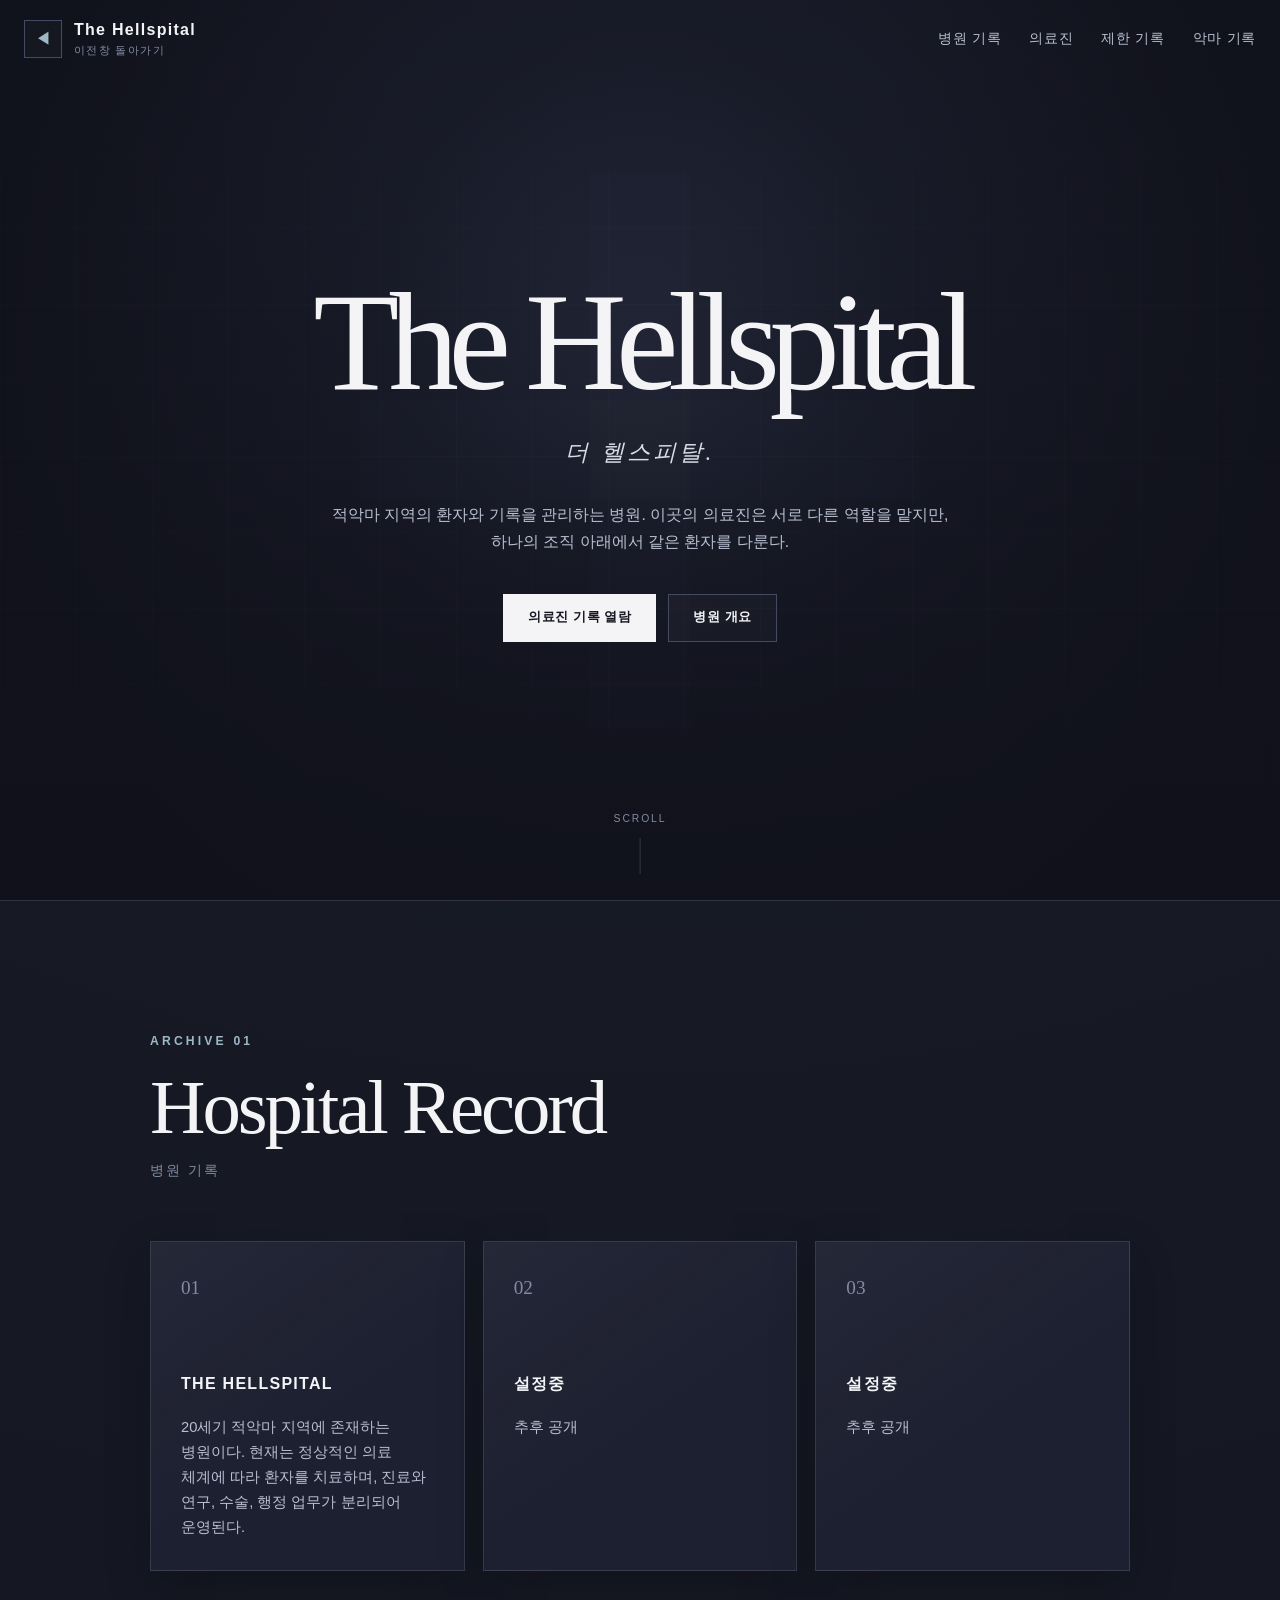
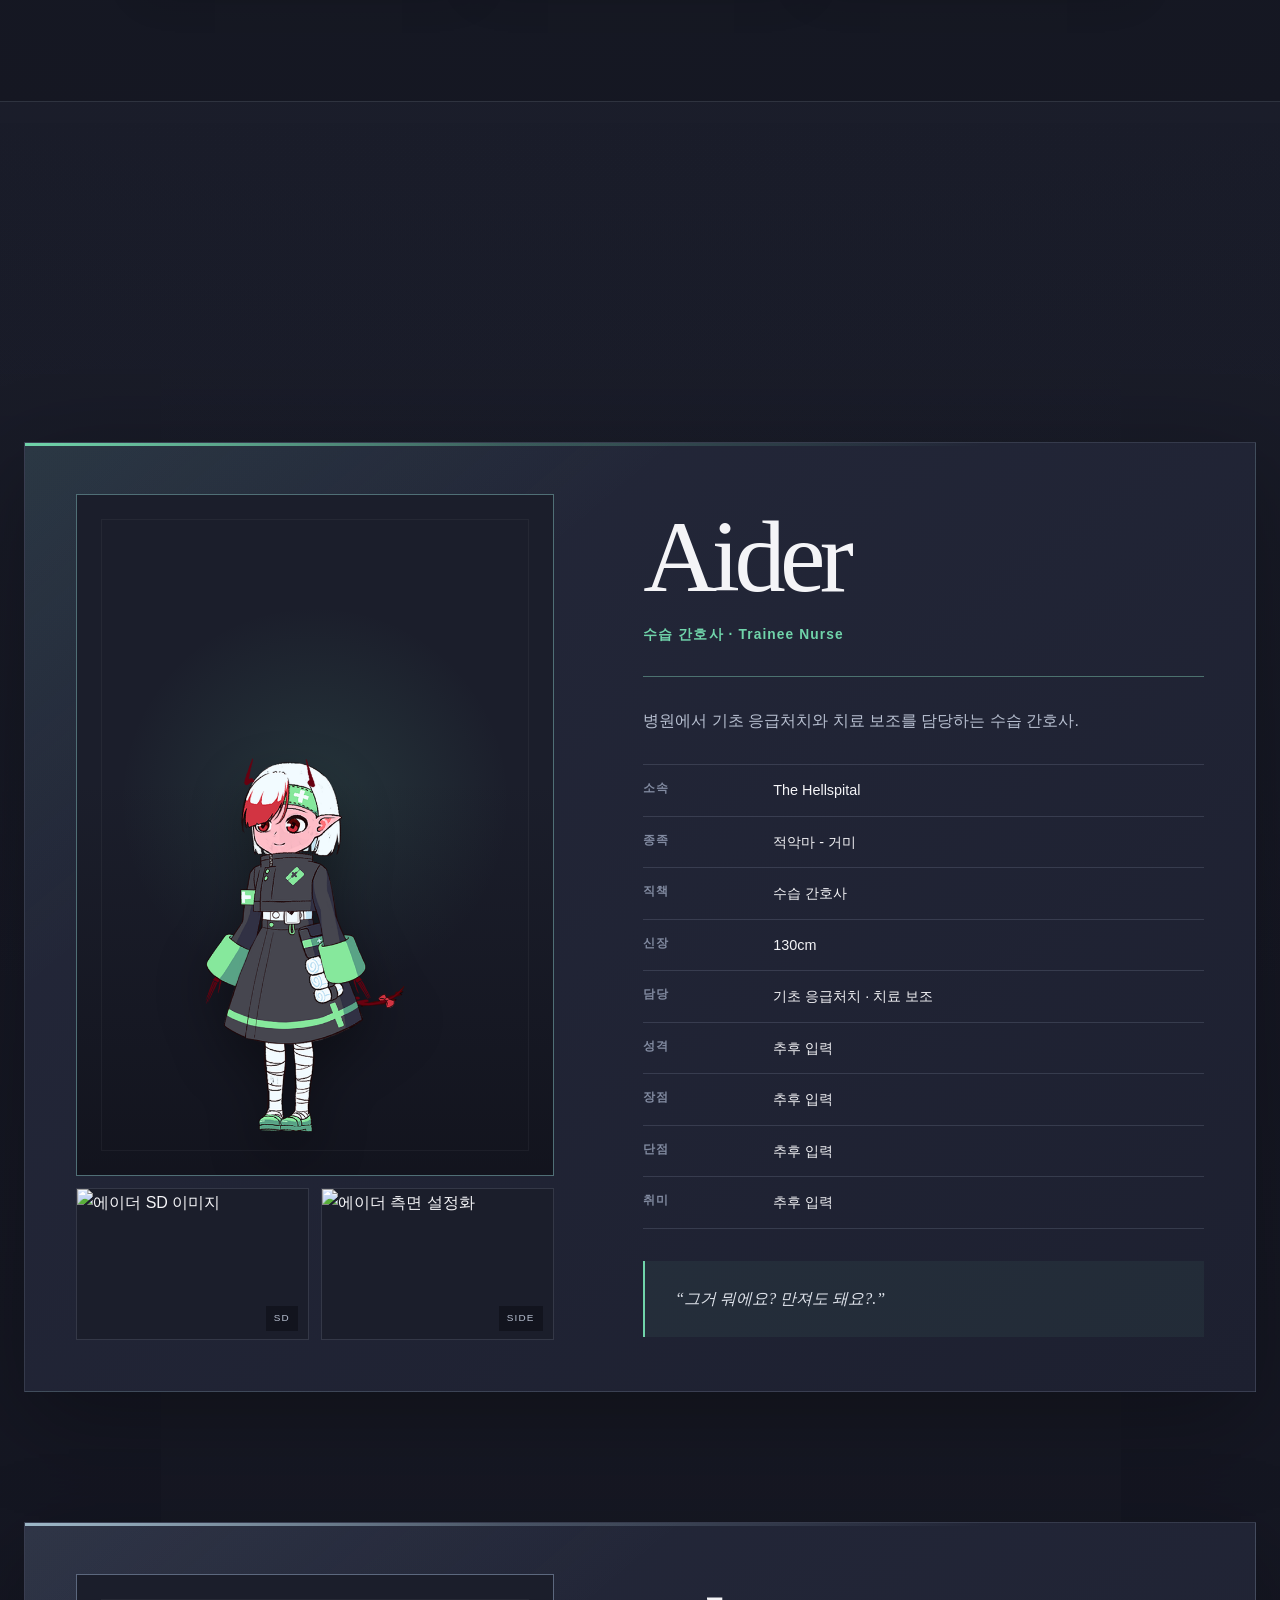
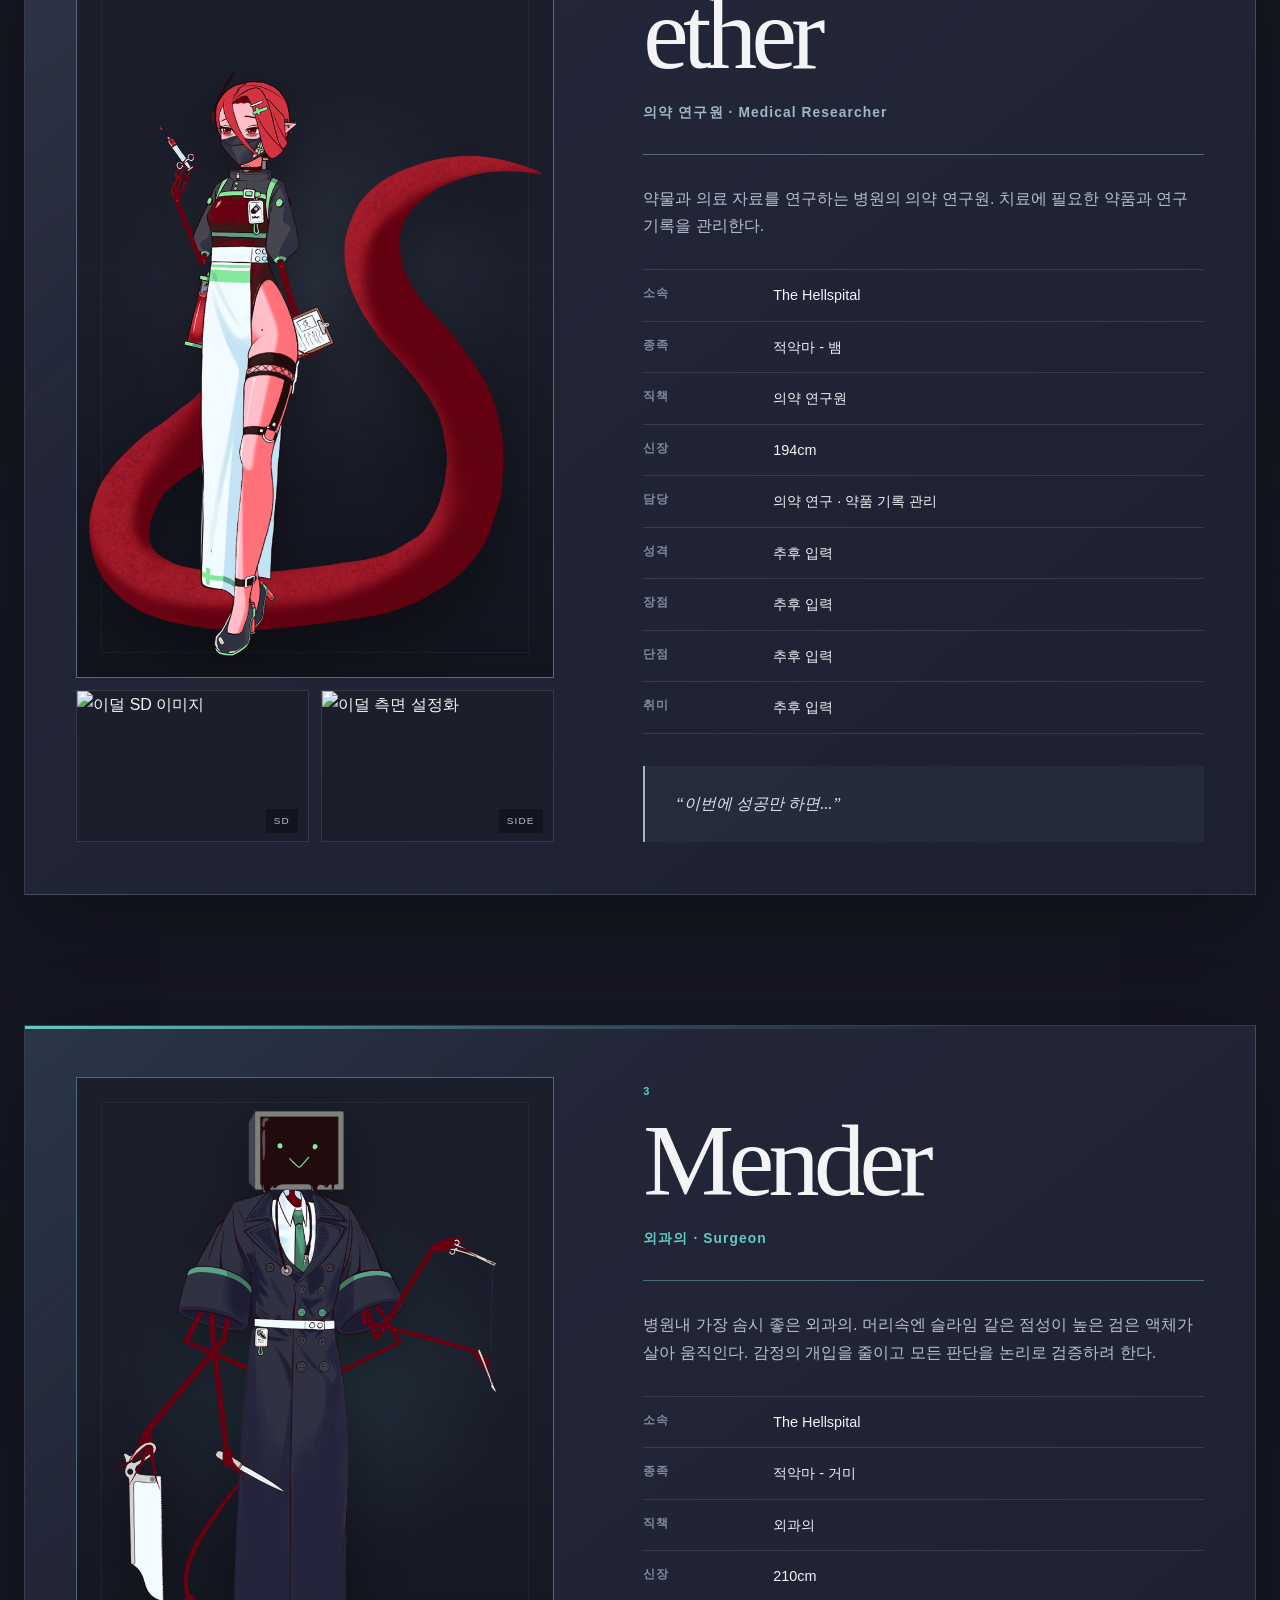
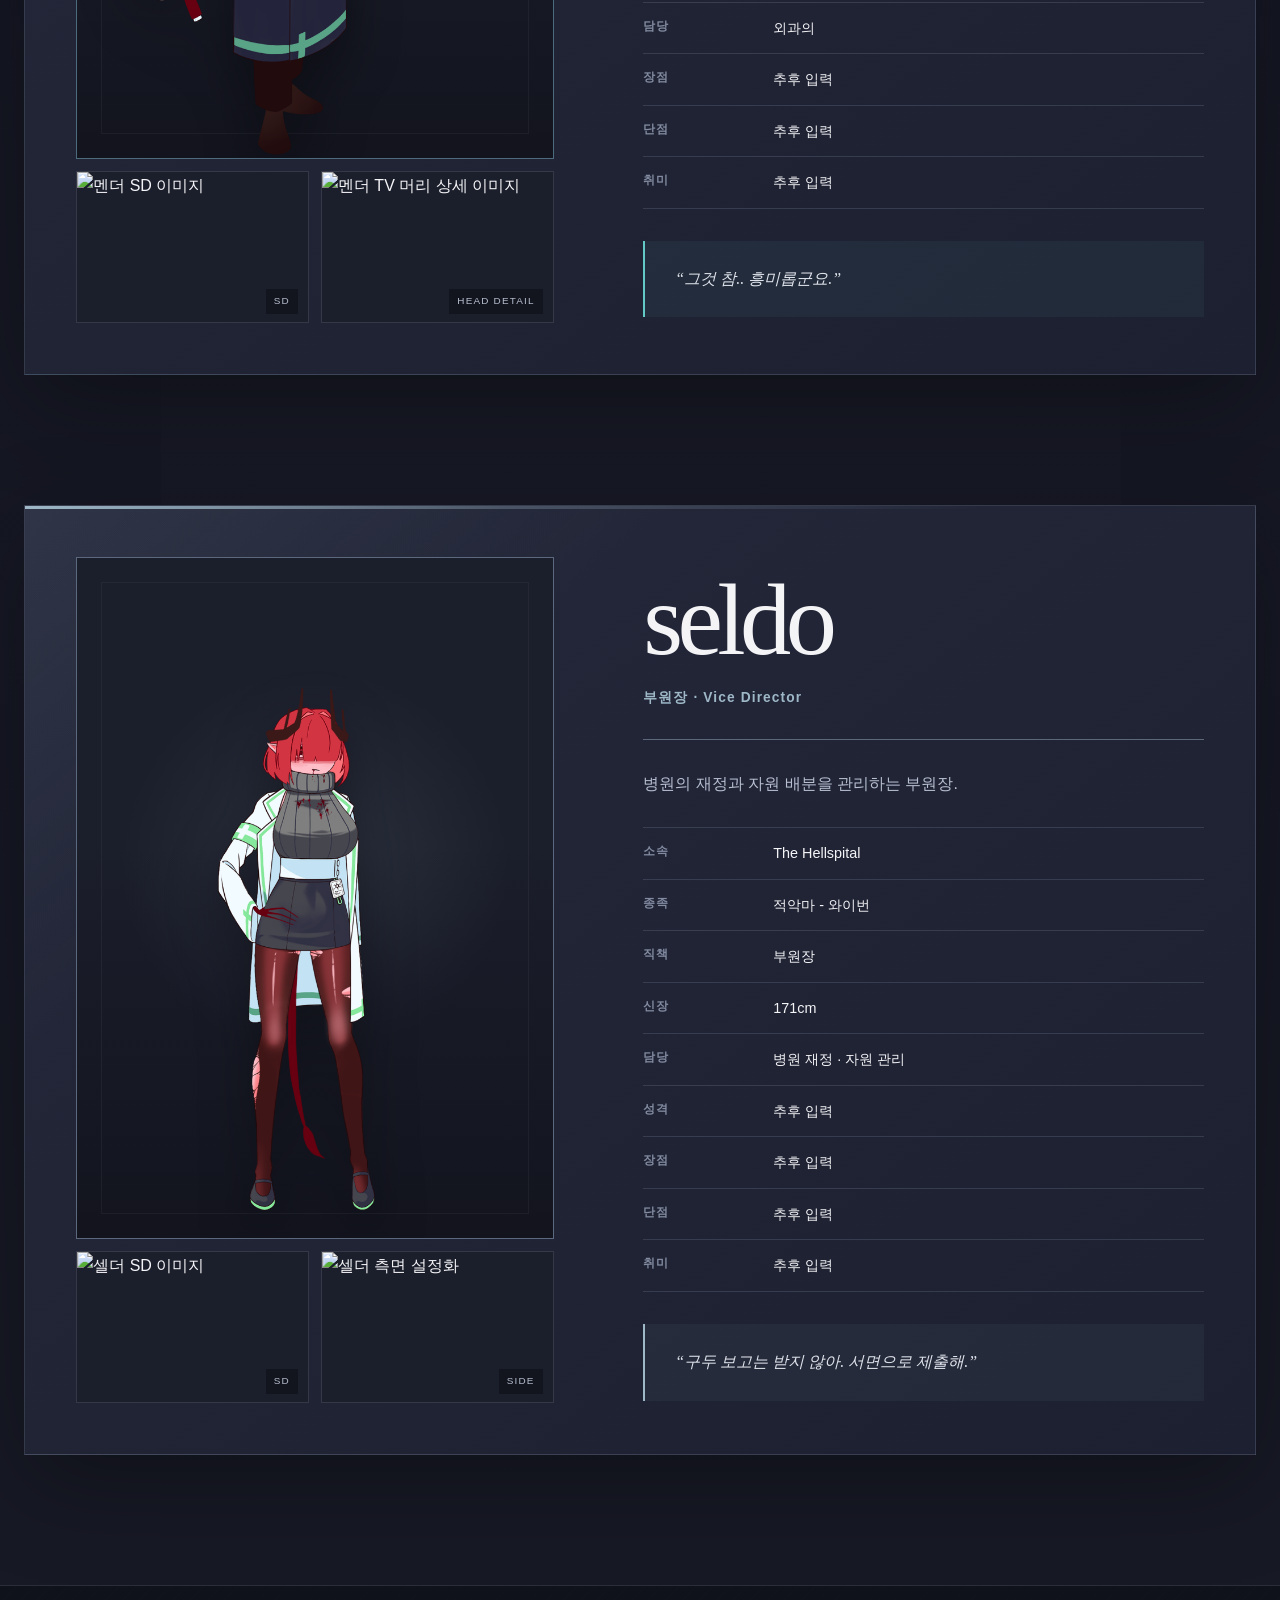
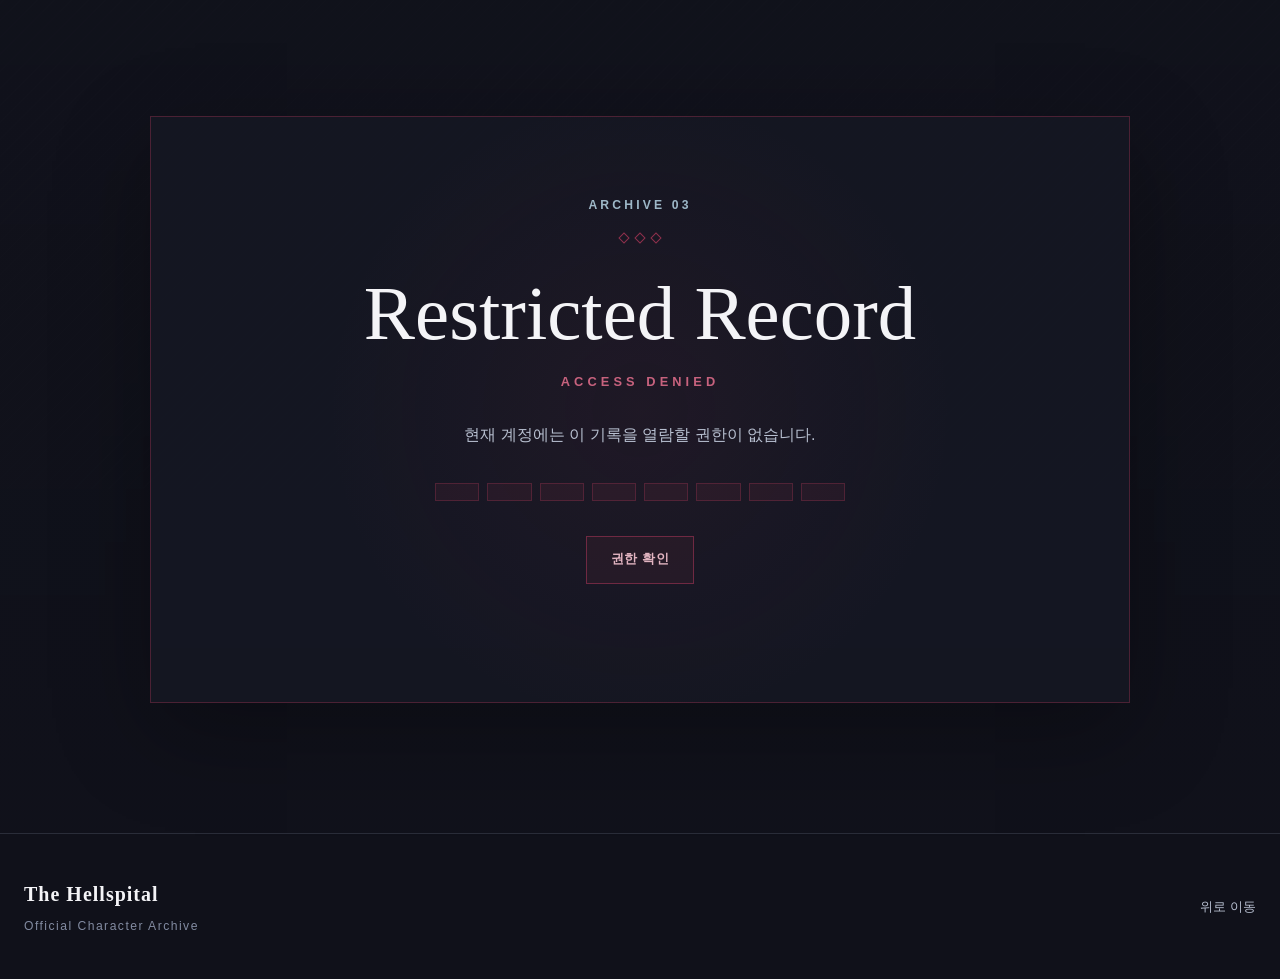
==== commit 5ff9aee5: "Add files via upload" ====
--- a/The_Hellspital.html
+++ b/The_Hellspital.html
@@ -20,12 +20,12 @@
 
     <header class="site-header" id="siteHeader">
         <div class="site-header__inner">
-            <a class="site-brand" href="red_demon.html" aria-label="적악마 지역으로 돌아가기">
-                <span class="site-brand__mark" aria-hidden="true">✦</span>
+            <a class="site-brand" href="demon.html" aria-label="적악마 지역으로 돌아가기">
+                <span class="site-brand__mark" aria-hidden="true">◀</span>
 
                 <span class="site-brand__text">
                     <strong>The Hellspital</strong>
-                    <small>Red Demon Medical Archive</small>
+                    <small>이전창 돌아가기</small>
                 </span>
             </a>
 
@@ -46,7 +46,7 @@
                 <a href="#about">병원 기록</a>
                 <a href="#characters">의료진</a>
                 <a href="#restricted">제한 기록</a>
-                <a href="red_demon.html">적악마 지역</a>
+                <a href="demon.html">악마 기록</a>
             </nav>
         </div>
     </header>
@@ -55,16 +55,13 @@
         <section class="hero" id="top" aria-labelledby="heroTitle">
             <div class="hero__background" aria-hidden="true">
                 <div class="hero__grid"></div>
-                <div class="hero__halo hero__halo--one"></div>
-                <div class="hero__halo hero__halo--two"></div>
                 <div class="hero__cross"></div>
             </div>
 
             <div class="hero__content reveal">
-                <p class="eyebrow">20th Century · Red Demon District</p>
 
                 <h1 id="heroTitle">
-                    <span>The</span>
+                    The
                     Hellspital
                 </h1>
 
@@ -147,7 +144,6 @@
                     <h2 id="charactersTitle">Character Archive</h2>
                     <p>의료진 기록</p>
                 </div>
-
                 <div class="character-list">
                     <article class="character character--aider reveal" id="aider">
                         <div class="character__visual">
--- a/css/The_Hellspital.css
+++ b/css/The_Hellspital.css
@@ -657,21 +657,6 @@
         color-mix(in srgb, var(--character-accent) 30%, transparent),
         transparent 78%
     );
-
-    content: "";
-}
-
-.character::after {
-    position: absolute;
-    right: -110px;
-    bottom: -140px;
-    z-index: -1;
-
-    width: 400px;
-    height: 400px;
-
-    border: 1px solid color-mix(in srgb, var(--character-accent) 20%, transparent);
-    border-radius: 50%;
 
     content: "";
 }
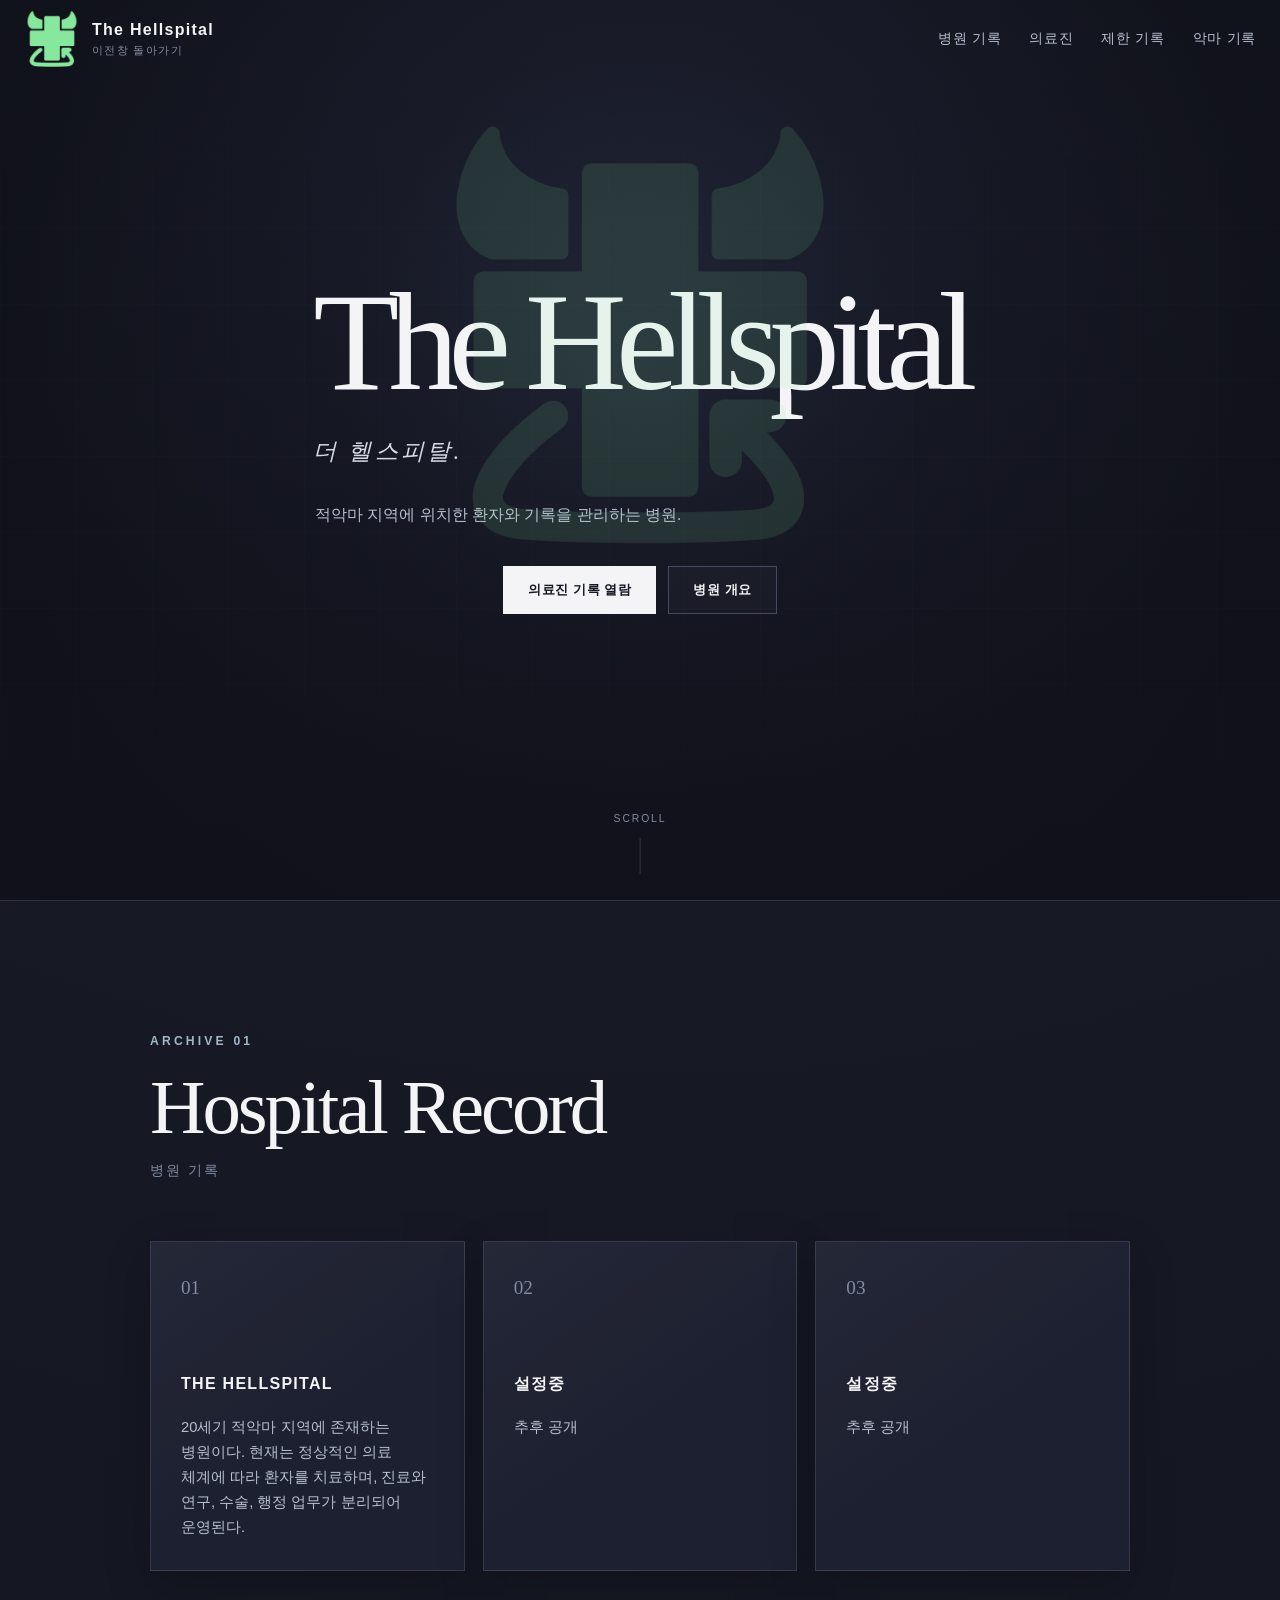
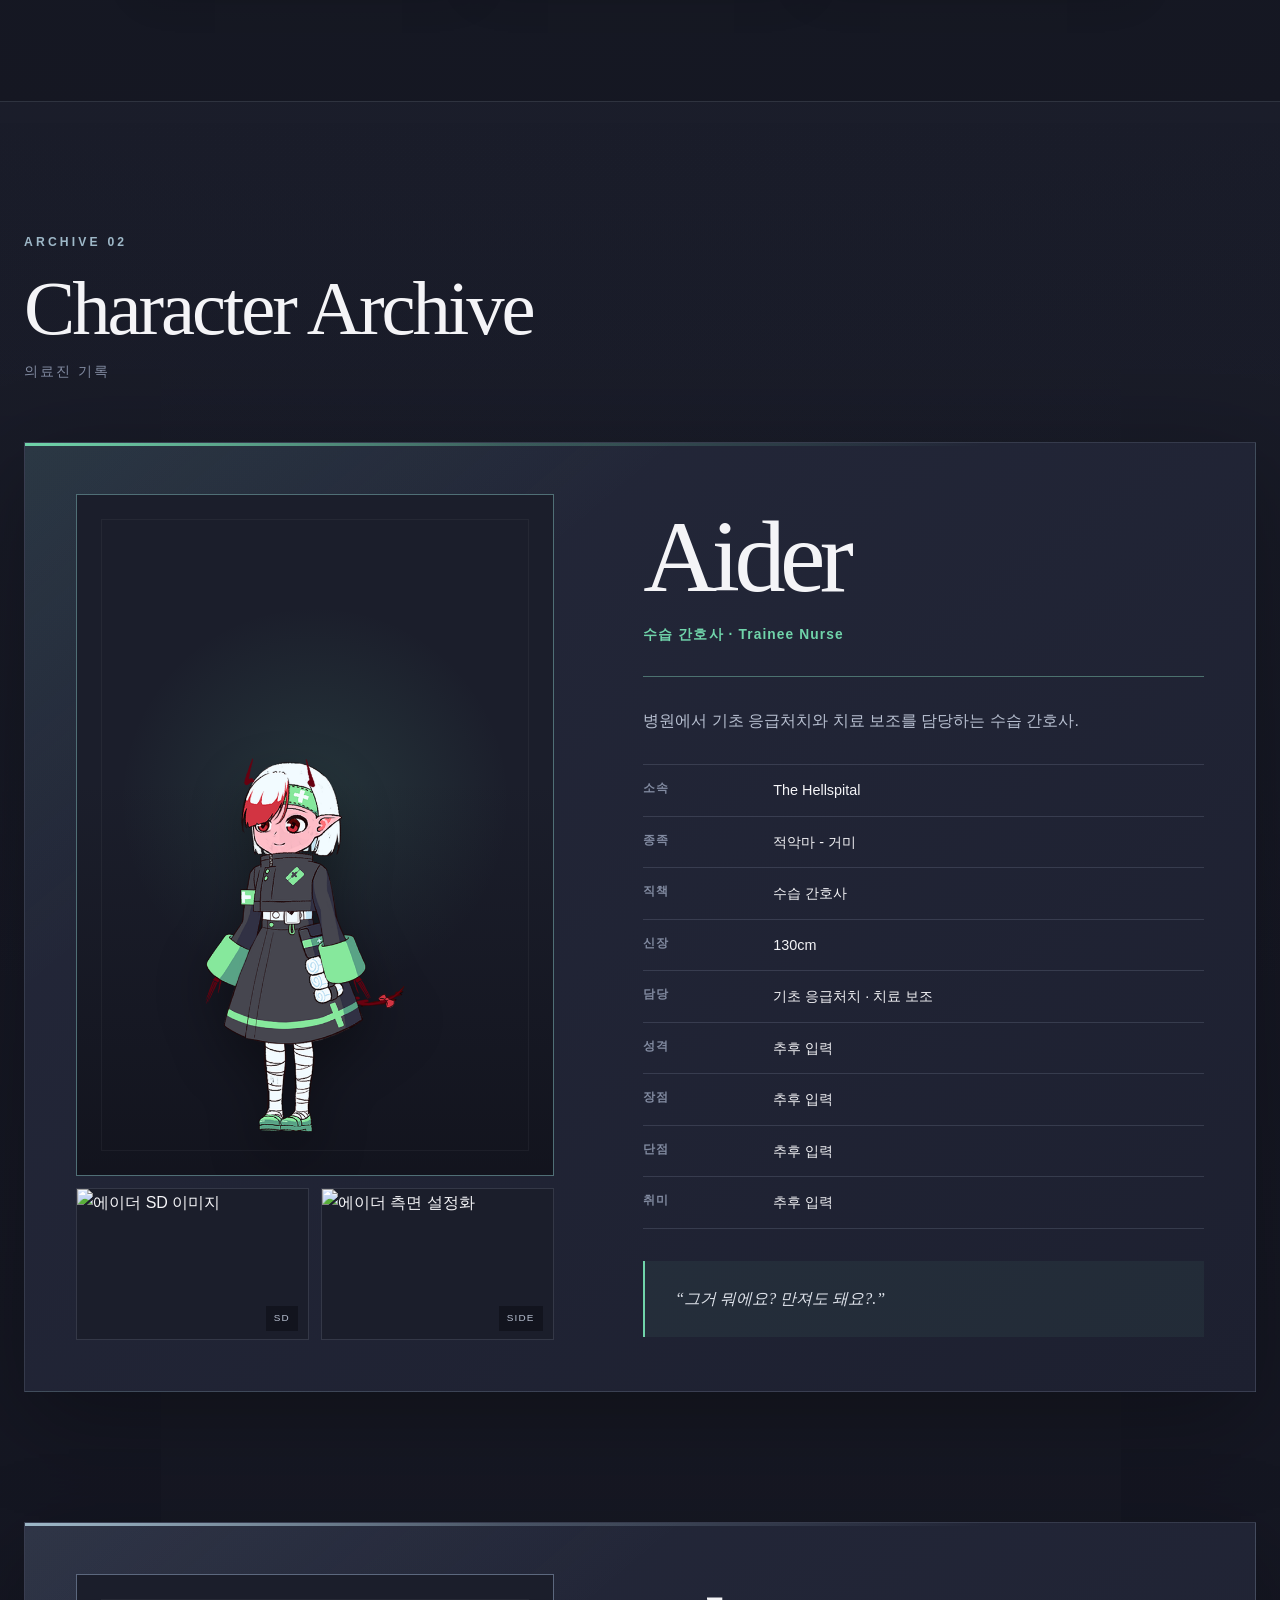
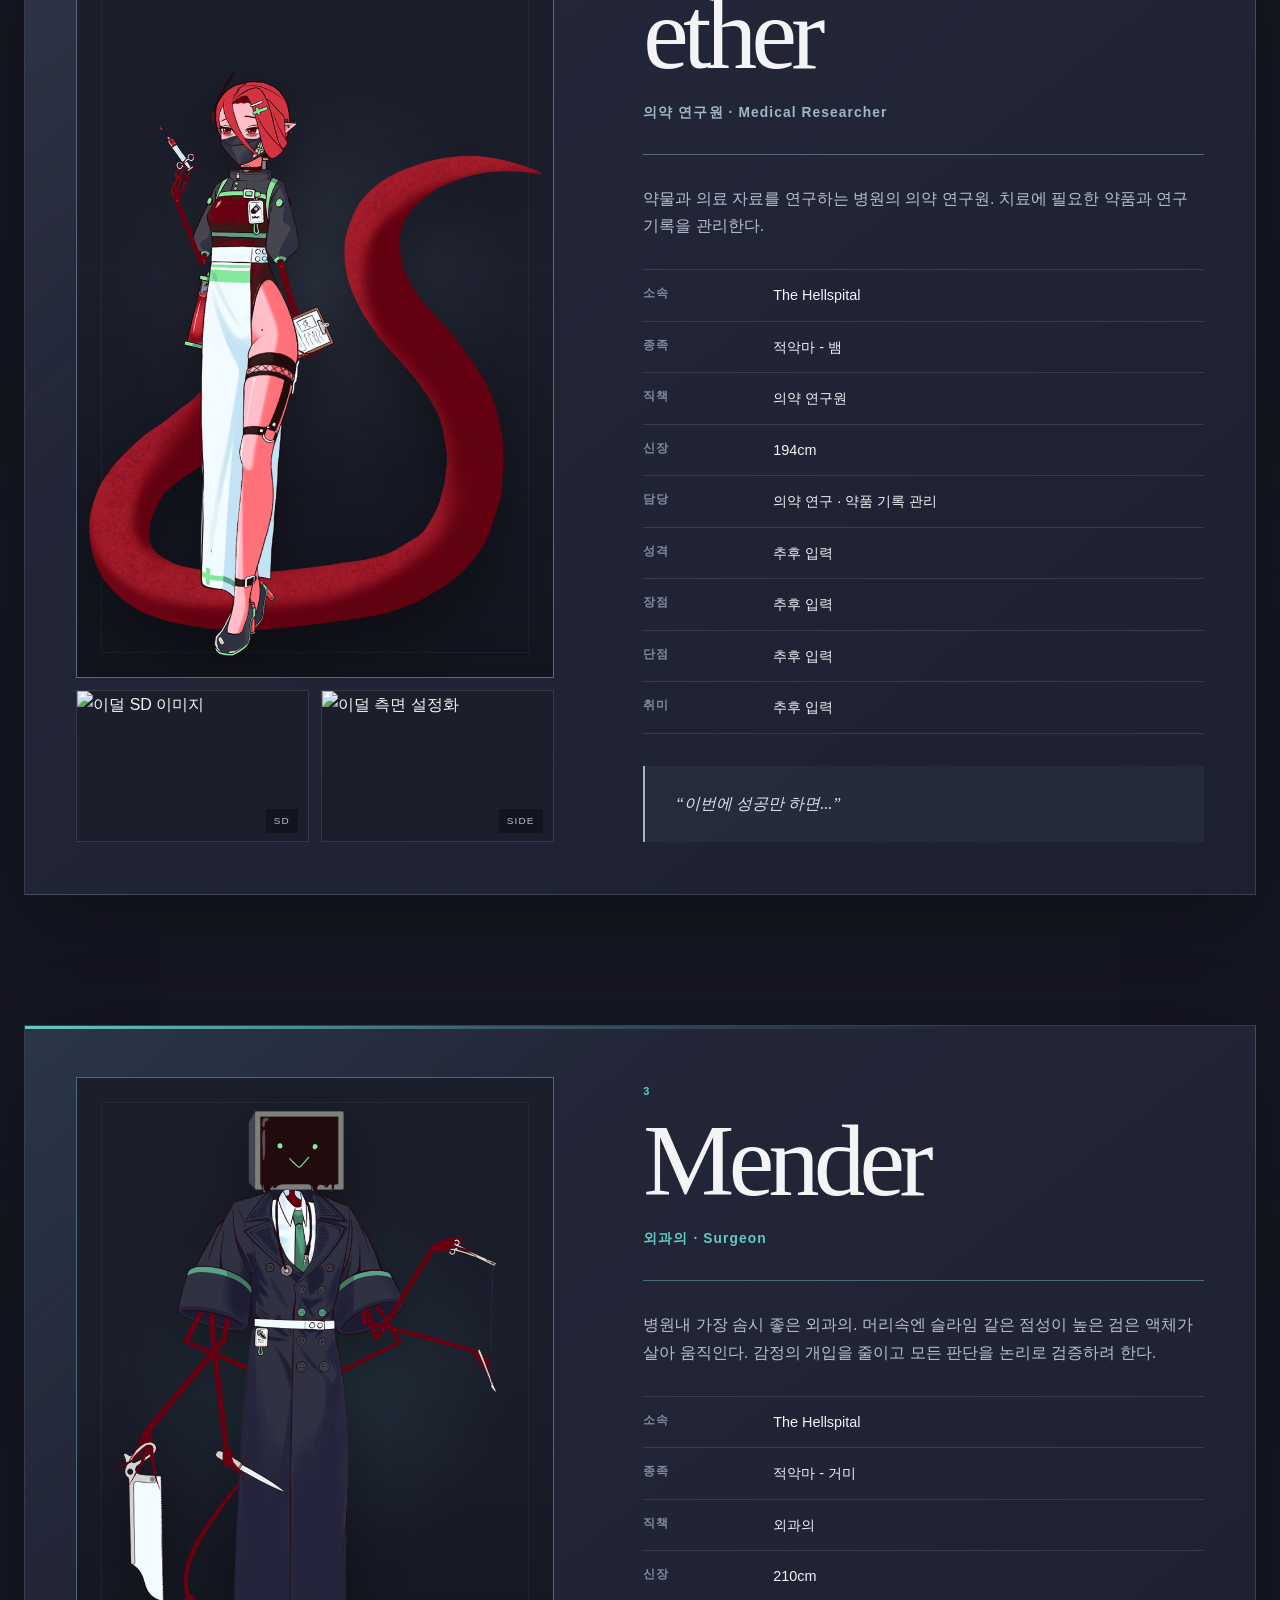
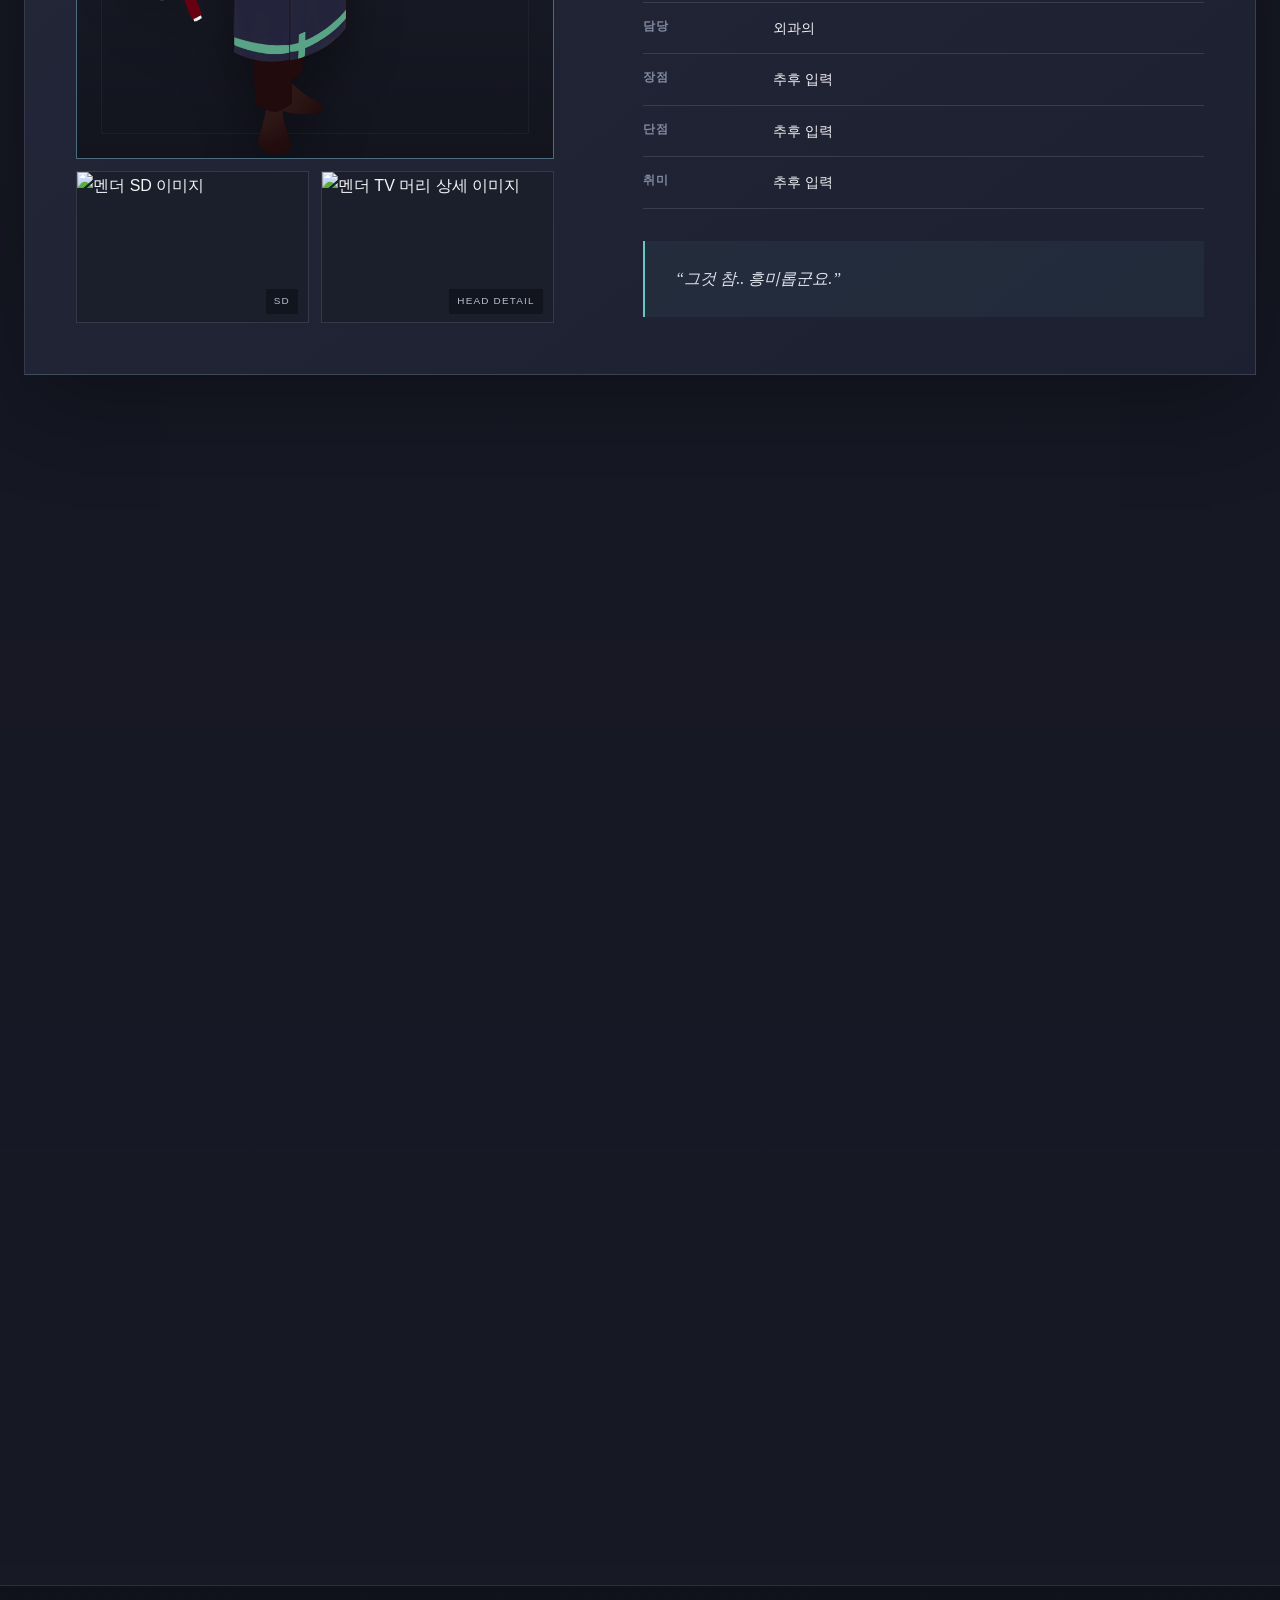
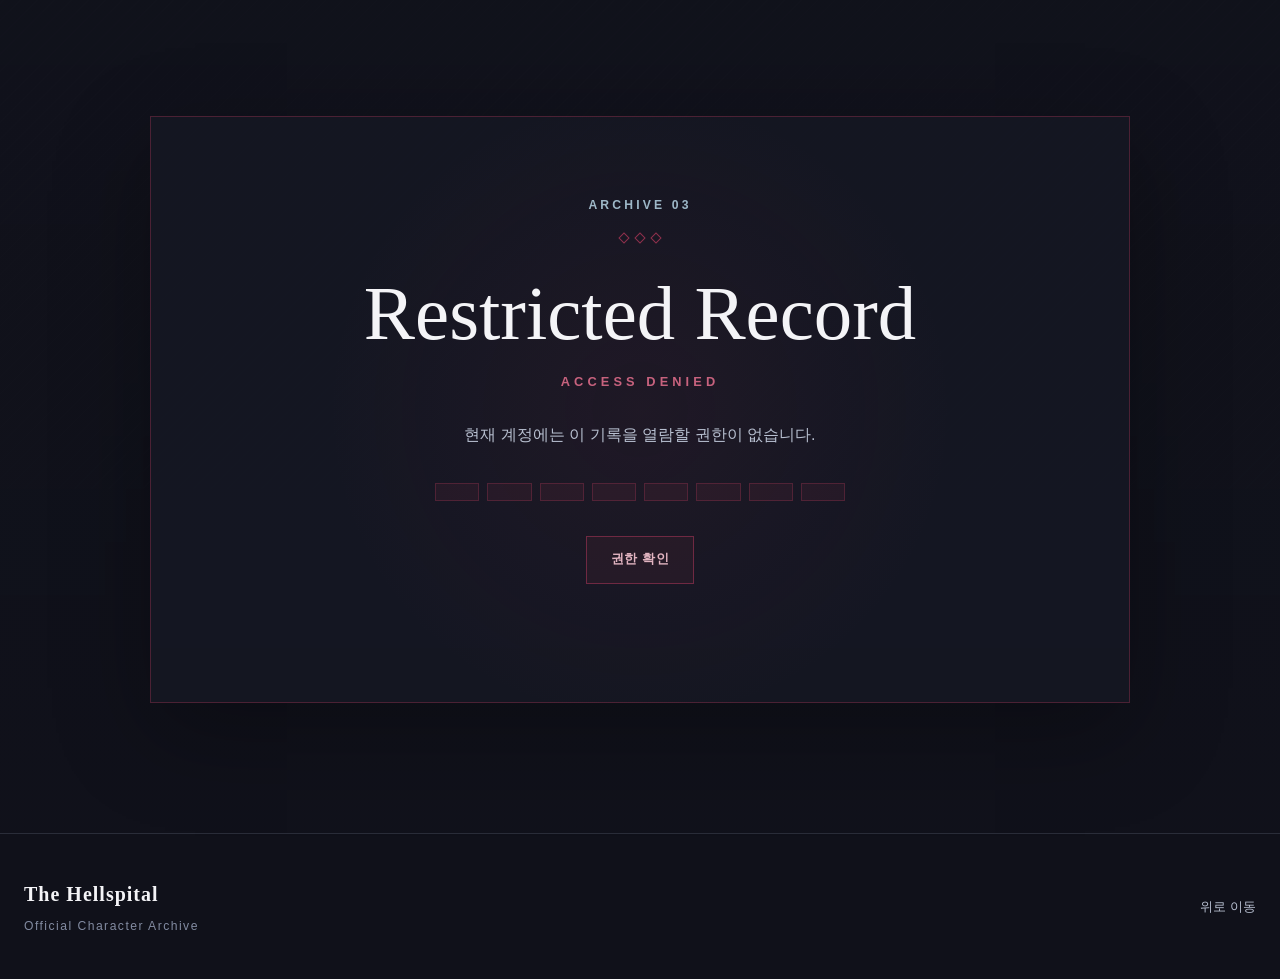
==== commit ad04bbf5: "Add files via upload" ====
--- a/The_Hellspital.html
+++ b/The_Hellspital.html
@@ -8,7 +8,7 @@
 
     <meta
         name="description"
-        content="적악마 지역의 병원 The Hellspital과 의료진 기록을 열람하는 공식 설정 페이지입니다."
+        content="적악마 지역의 병원 The_Hellspital과 의료진 기록을 열람하는 공식 설정 페이지입니다."
     >
 
     <link rel="stylesheet" href="css/The_Hellspital.css">
@@ -20,8 +20,11 @@
 
     <header class="site-header" id="siteHeader">
         <div class="site-header__inner">
-            <a class="site-brand" href="demon.html" aria-label="적악마 지역으로 돌아가기">
-                <span class="site-brand__mark" aria-hidden="true">◀</span>
+            <a class="site-brand" href="demon.html" aria-label="악마 기록으로 돌아가기">
+                <span class="site-brand__mark">
+                  <img src="images/The_Hellspital/logo/The_Hellspital_logo.png"
+                     alt="The Hellspital Logo">
+                    </span>
 
                 <span class="site-brand__text">
                     <strong>The Hellspital</strong>
@@ -68,9 +71,7 @@
                 <p class="hero__motto">더 헬스피탈.</p>
 
                 <p class="hero__summary">
-                    적악마 지역의 환자와 기록을 관리하는 병원.
-                    이곳의 의료진은 서로 다른 역할을 맡지만,
-                    하나의 조직 아래에서 같은 환자를 다룬다.
+                    적악마 지역에 위치한 환자와 기록을 관리하는 병원.
                 </p>
 
                 <div class="hero__actions">
@@ -150,21 +151,21 @@
                             <div class="character__index"></div>
 
                             <div class="character__image-frame">
-                                <img src="images/characters/aider/full.png"
+                                <img src="images/The_Hellspital/aider/full.png"
                                     alt="에이더 전신 설정화"
                                     loading="lazy"
                                 >
 
                                 <div class="image-placeholder" aria-hidden="true">
                                    <span>AIDER</span>
-                                   <small>images/characters/aider-full.png</small>
+                                   <small>images/The_Hellspital/aider-full.png</small>
                                 </div>
                             </div>
 
                             <div class="character__gallery">
                                 <figure>
                                     <img
-                                        src="images/characters/aider-sd.png"
+                                        src="images/The_Hellspital/aider-sd.png"
                                         alt="에이더 SD 이미지"
                                         loading="lazy"
                                     >
@@ -173,7 +174,7 @@
 
                                 <figure>
                                     <img
-                                        src="images/characters/aider-side.png"
+                                        src="images/The_Hellspital/aider-side.png"
                                         alt="에이더 측면 설정화"
                                         loading="lazy"
                                     >
@@ -245,21 +246,21 @@
                             <div class="character__index"></div>
 
                             <div class="character__image-frame">
-                                <img src="images/characters/ether/full.png"
+                                <img src="images/The_Hellspital/ether/full.png"
                                     alt="이덜 전신 설정화"
                                     loading="lazy"
                                 >
 
                                 <div class="image-placeholder" aria-hidden="true">
                                     <span>ether</span>
-                                    <small>images/characters/ether-full.png</small>
+                                    <small>images/The_Hellspital/ether-full.png</small>
                                 </div>
                             </div>
 
                             <div class="character__gallery">
                                 <figure>
                                     <img
-                                        src="images/characters/ether-sd.png"
+                                        src="images/The_Hellspital/ether-sd.png"
                                         alt="이덜 SD 이미지"
                                         loading="lazy"
                                     >
@@ -268,7 +269,7 @@
 
                                 <figure>
                                     <img
-                                        src="images/characters/ether-side.png"
+                                        src="images/The_Hellspital/ether-side.png"
                                         alt="이덜 측면 설정화"
                                         loading="lazy"
                                     >
@@ -341,21 +342,21 @@
                             <div class="character__index"> </div>
 
                             <div class="character__image-frame">
-                                <img src="images/characters/mender/full.png"
+                                <img src="images/The_Hellspital/mender/full.png"
                                     alt="멘더 전신 설정화"
                                     loading="lazy"
                                 >
 
                                 <div class="image-placeholder" aria-hidden="true">
                                     <span>MENDER</span>
-                                    <small>images/characters/mender-full.png</small>
+                                    <small>images/The_Hellspital/mender-full.png</small>
                                 </div>
                             </div>
 
                             <div class="character__gallery">
                                 <figure>
                                     <img
-                                        src="images/characters/mender-sd.png"
+                                        src="images/The_Hellspital/mender-sd.png"
                                         alt="멘더 SD 이미지"
                                         loading="lazy"
                                     >
@@ -364,7 +365,7 @@
 
                                 <figure>
                                     <img
-                                        src="images/characters/mender-head.png"
+                                        src="images/The_Hellspital/mender-head.png"
                                         alt="멘더 TV 머리 상세 이미지"
                                         loading="lazy"
                                     >
@@ -434,21 +435,21 @@
                             <div class="character__index"></div>
 
                             <div class="character__image-frame">
-                                <img src="images/characters/saldo/full.png"
+                                <img src="images/The_Hellspital/saldo/full.png"
                                     alt="셀더 전신 설정화"
                                     loading="lazy"
                                 >
 
                                 <div class="image-placeholder" aria-hidden="true">
                                     <span>seldo</span>
-                                    <small>images/characters/seldo-full.png</small>
+                                    <small>images/The_Hellspital/seldo-full.png</small>
                                 </div>
                             </div>
 
                             <div class="character__gallery">
                                 <figure>
                                     <img
-                                        src="images/characters/seldo-sd.png"
+                                        src="images/The_Hellspital/seldo-sd.png"
                                         alt="셀더 SD 이미지"
                                         loading="lazy"
                                     >
@@ -457,7 +458,7 @@
 
                                 <figure>
                                     <img
-                                        src="images/characters/seldo-side.png"
+                                        src="images/The_Hellspital/seldo-side.png"
                                         alt="셀더 측면 설정화"
                                         loading="lazy"
                                     >
--- a/css/The_Hellspital.css
+++ b/css/The_Hellspital.css
@@ -157,16 +157,22 @@
     gap: 12px;
 }
 
-.site-brand__mark {
-    display: grid;
-    width: 38px;
-    height: 38px;
-
-    place-items: center;
-
-    border: 1px solid var(--line);
-    color: var(--hospital-accent);
-    background: rgba(255, 255, 255, 0.025);
+.site-brand__mark{
+    width:56px;
+    height:56px;
+
+    display:flex;
+    align-items:center;
+    justify-content:center;
+
+    flex-shrink:0;
+}
+
+.site-brand__mark img{
+    width:100%;
+    height:100%;
+    object-fit:contain;
+    display:block;
 }
 
 .site-brand__text {
@@ -342,21 +348,31 @@
     content: "";
 }
 
-.hero__cross::before {
-    width: 18%;
-    height: 100%;
-}
-
-.hero__cross::after {
-    width: 100%;
-    height: 18%;
-}
-
-.hero__content {
-    width: min(calc(100% - 40px), 860px);
-    padding: calc(var(--header-height) + 60px) 0 110px;
-
-    text-align: center;
+.hero__content{
+    position: relative;
+}
+
+.hero__content::before{
+    content: "";
+
+    position: absolute;
+
+    top: 15%;
+    left: 50%;
+
+    transform: translate(-50%, -50%);
+
+    width: 420px;
+    height: 420px;
+
+    background: url("../images/The_Hellspital/logo/The_Hellspital_logo.png")
+        center/contain no-repeat;
+
+    opacity: 0.12;
+
+    pointer-events: none;
+
+    z-index: 0;
 }
 
 .eyebrow {
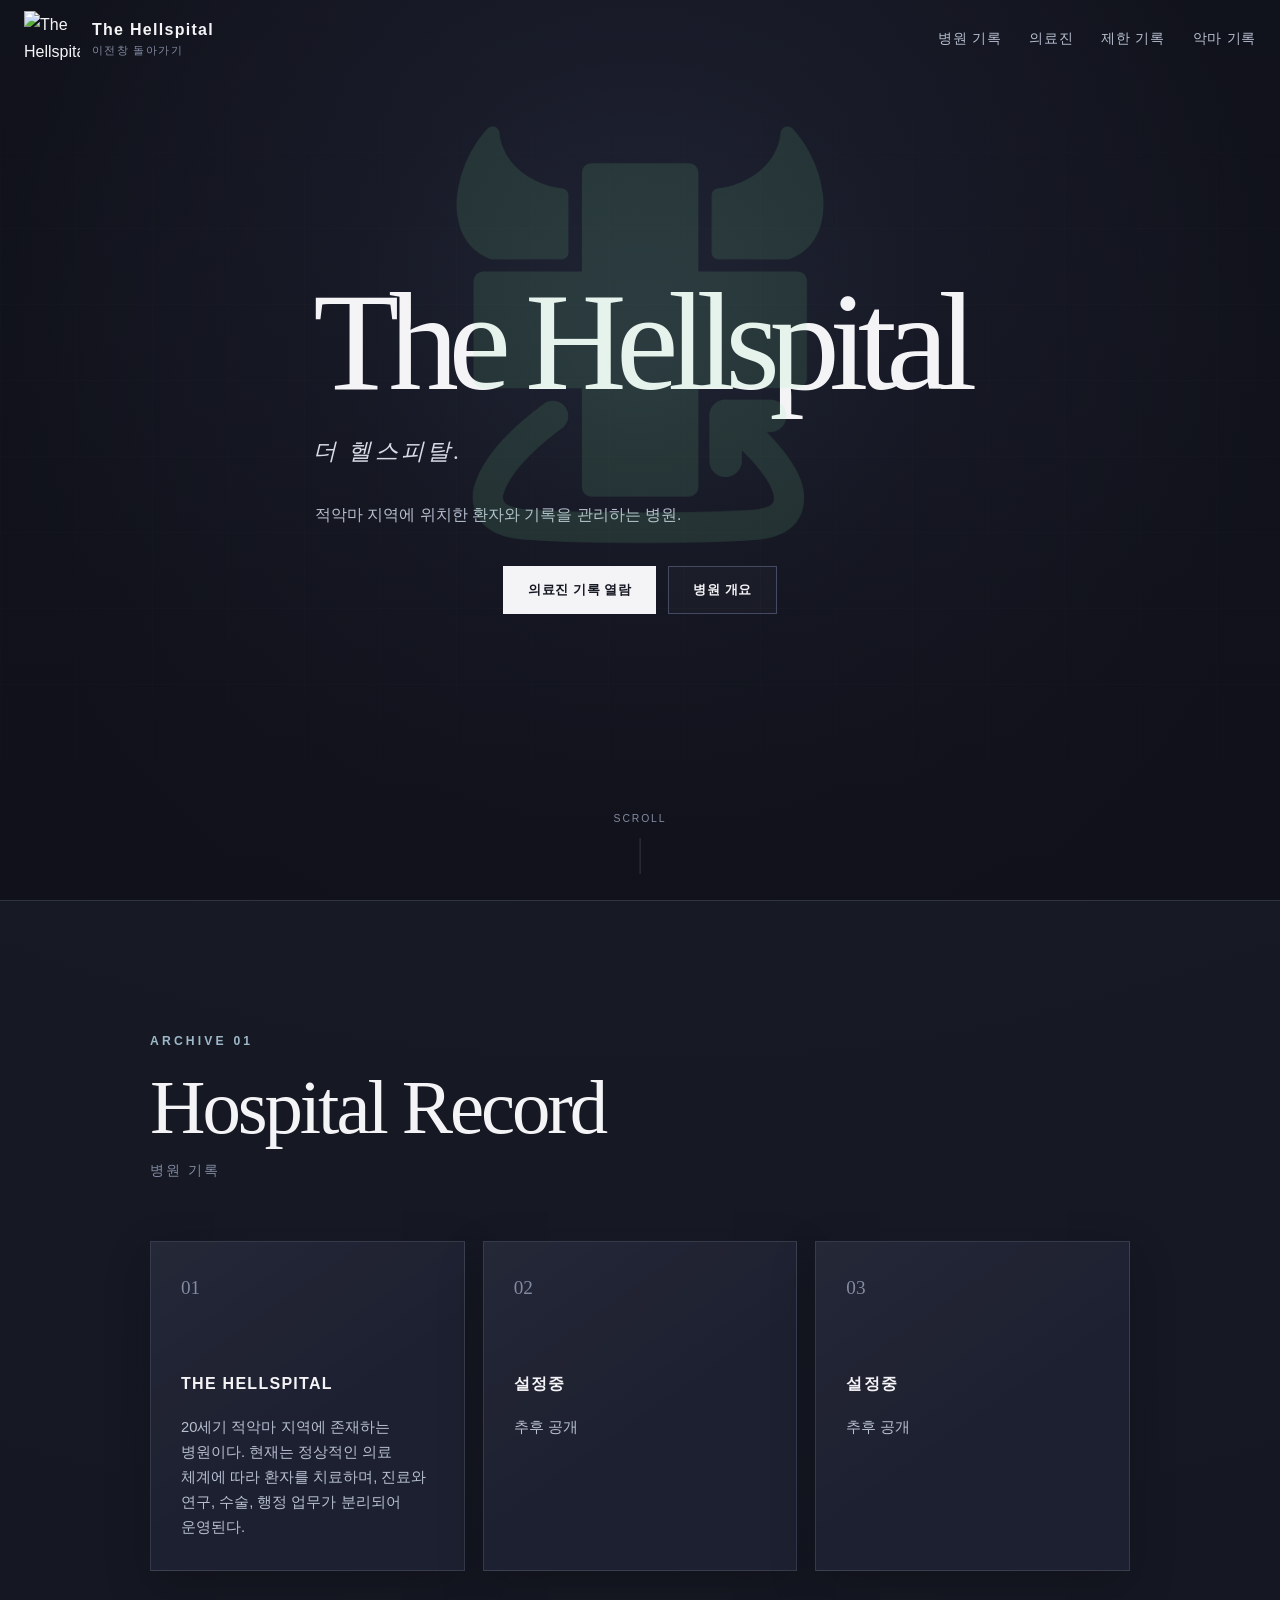
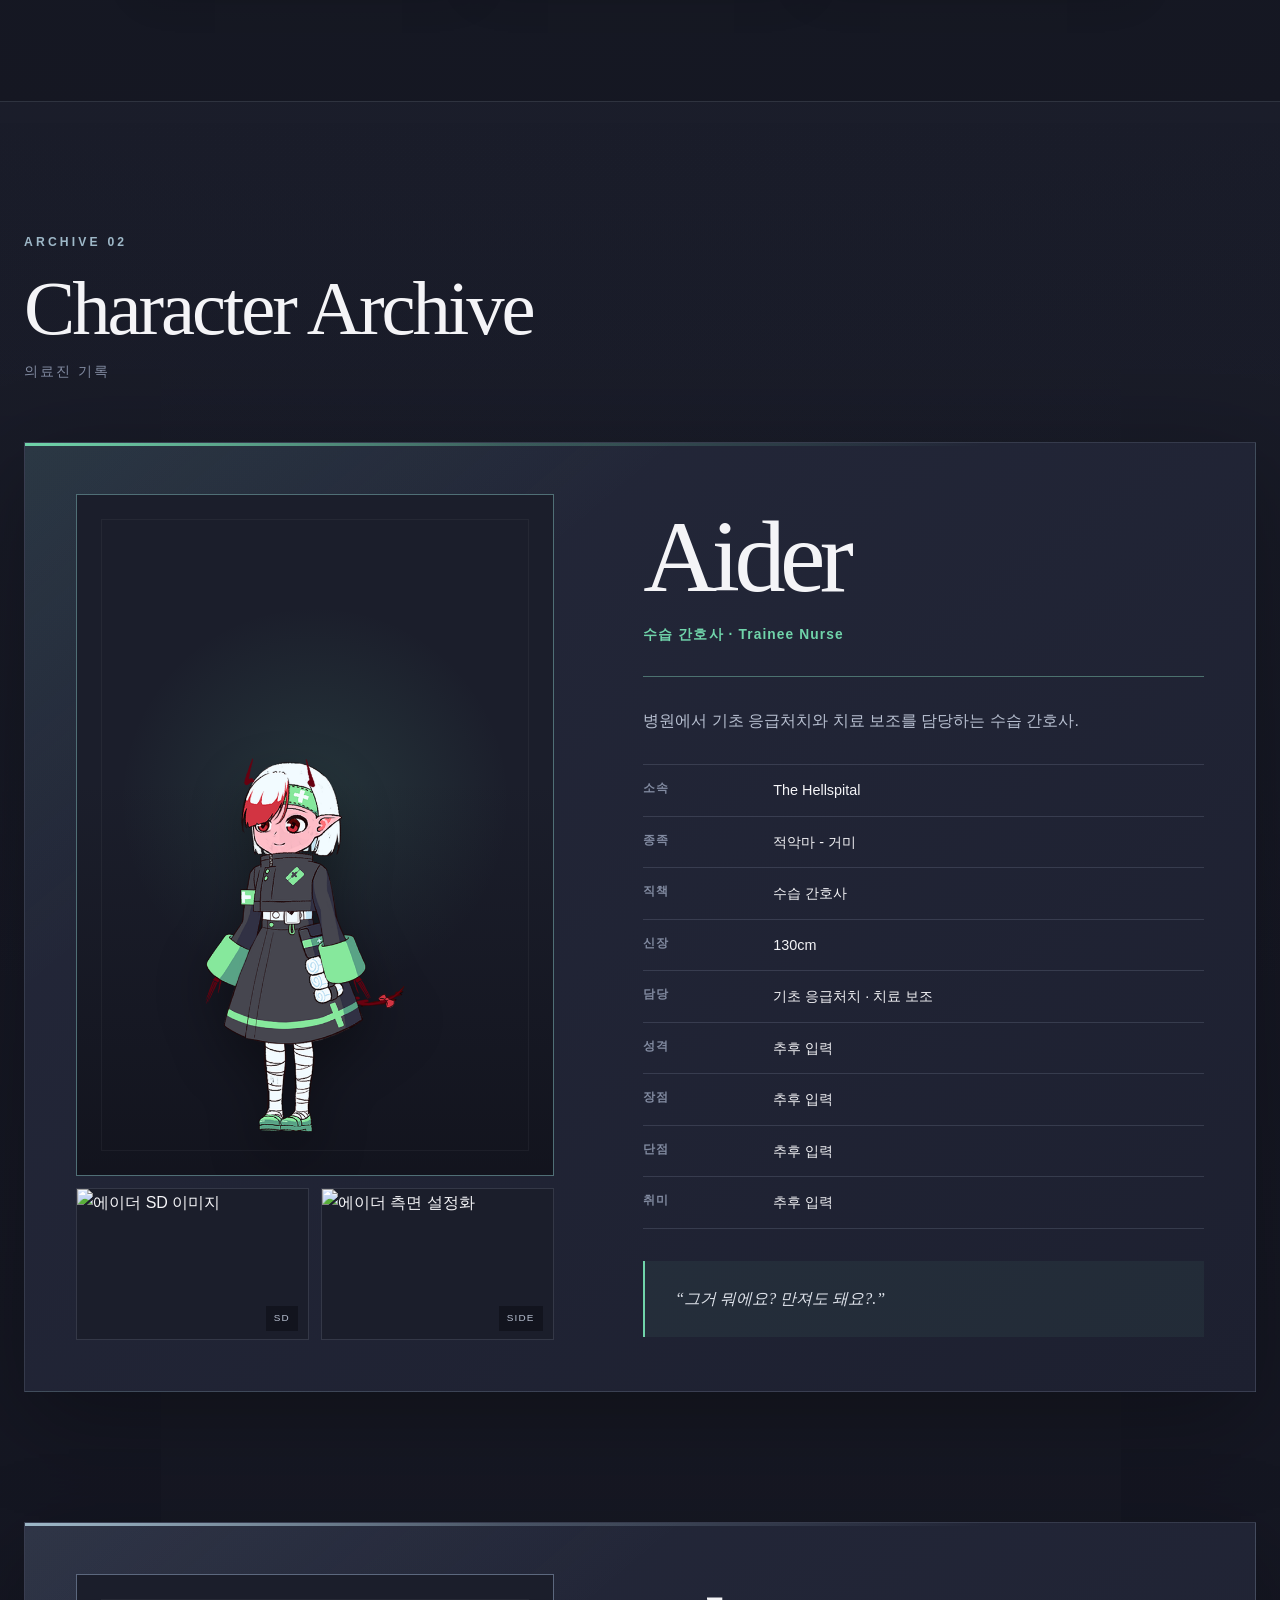
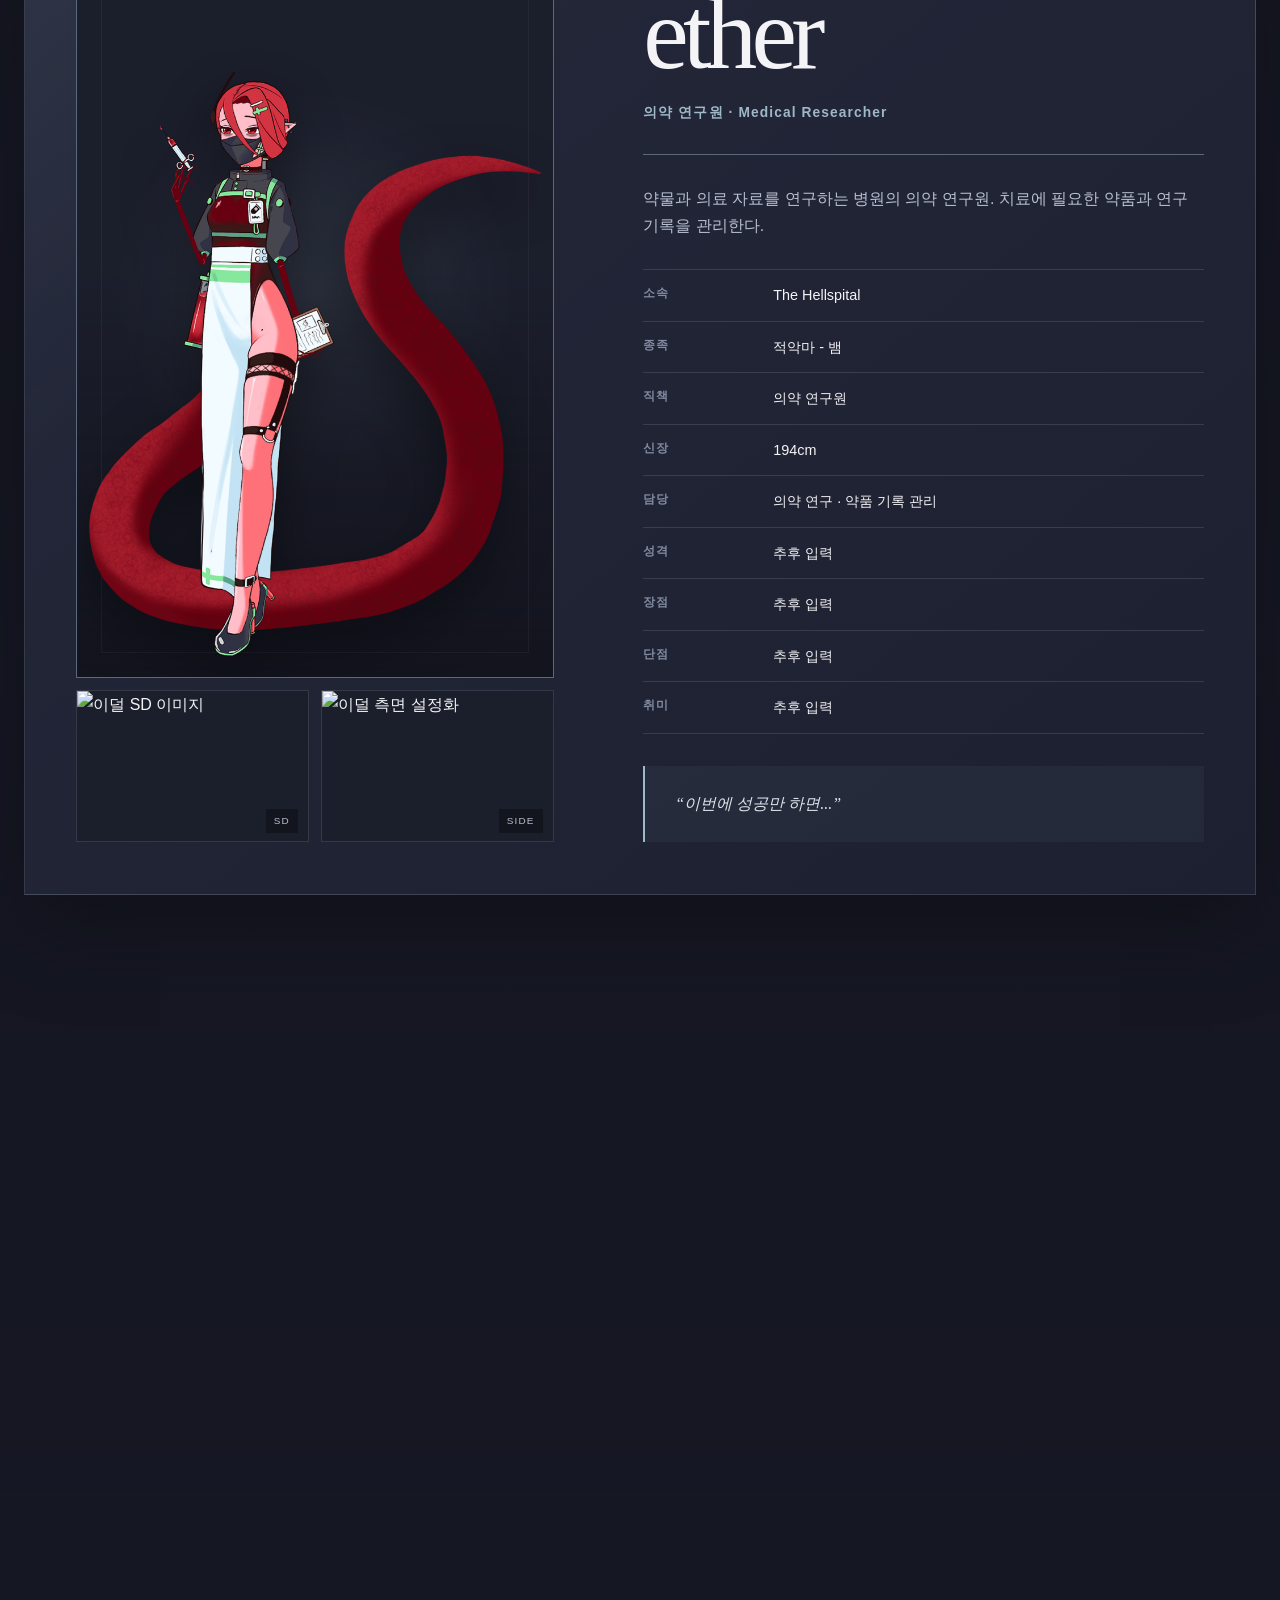
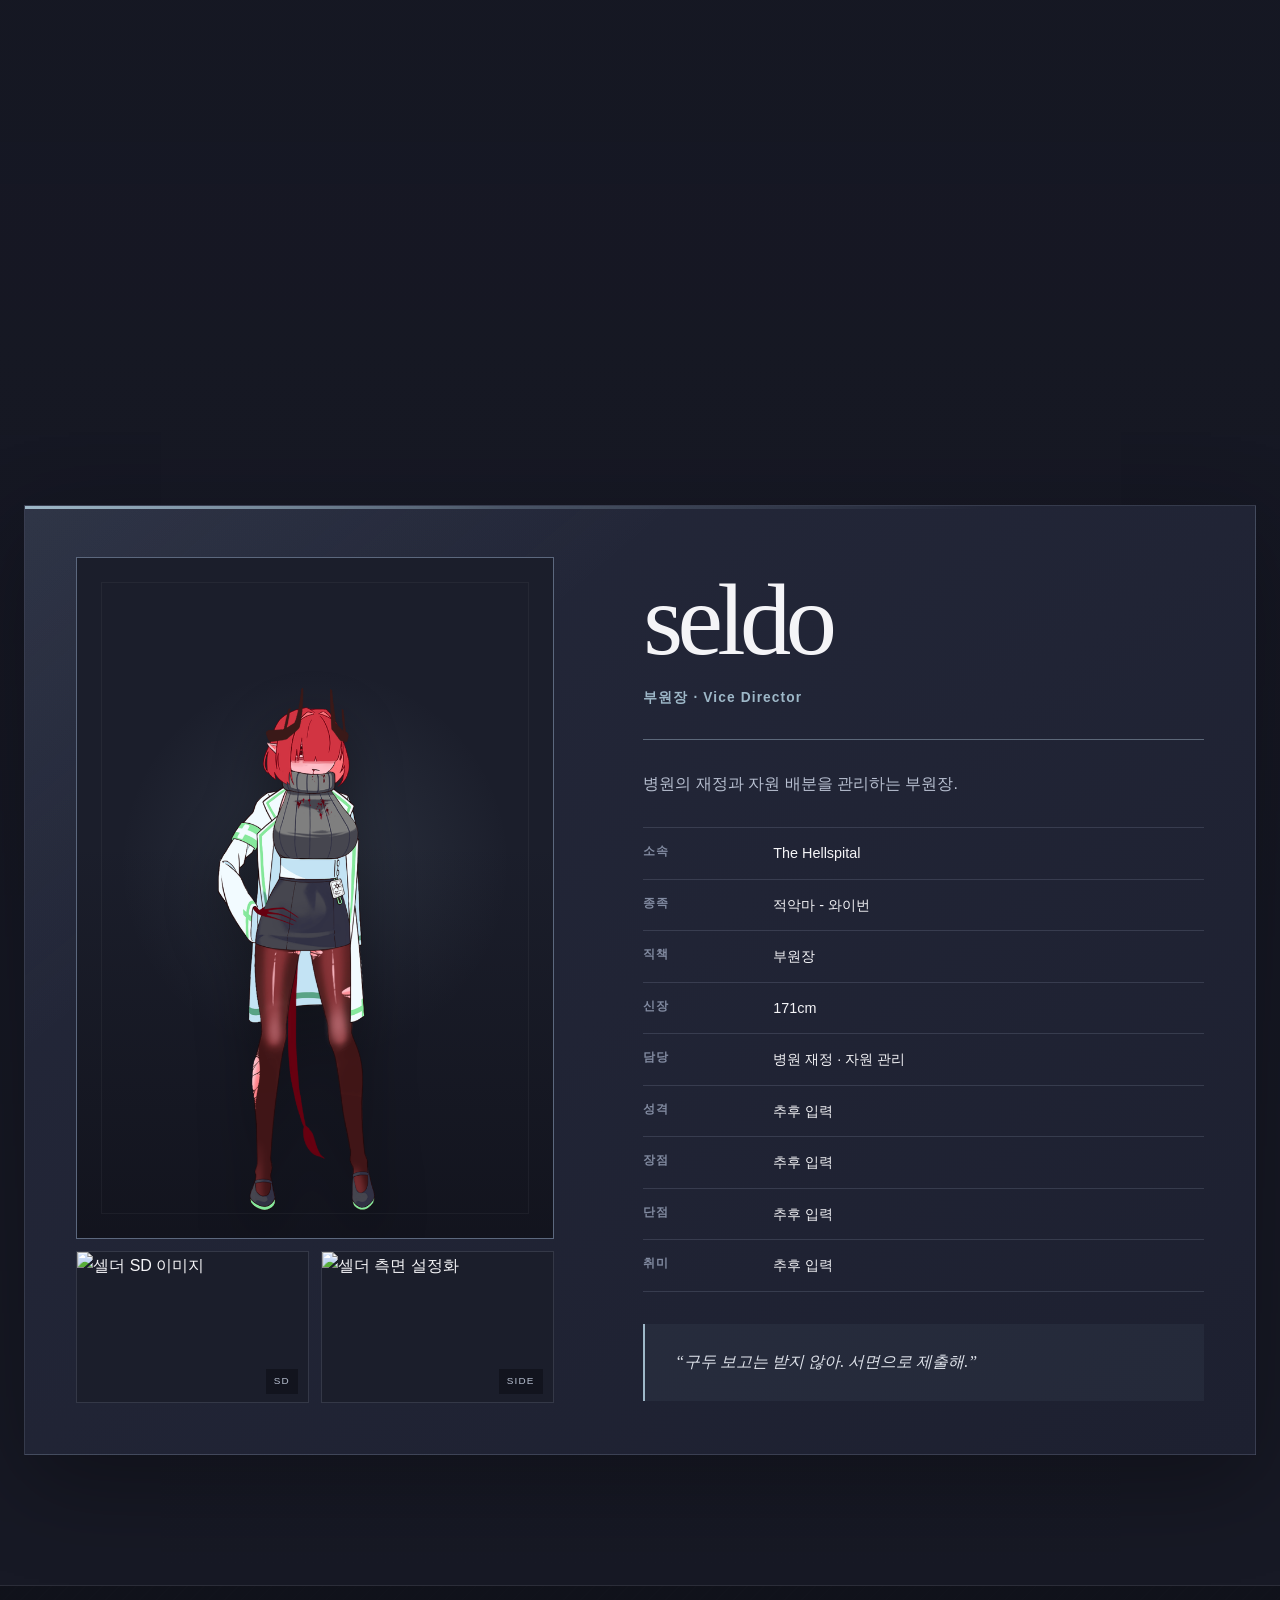
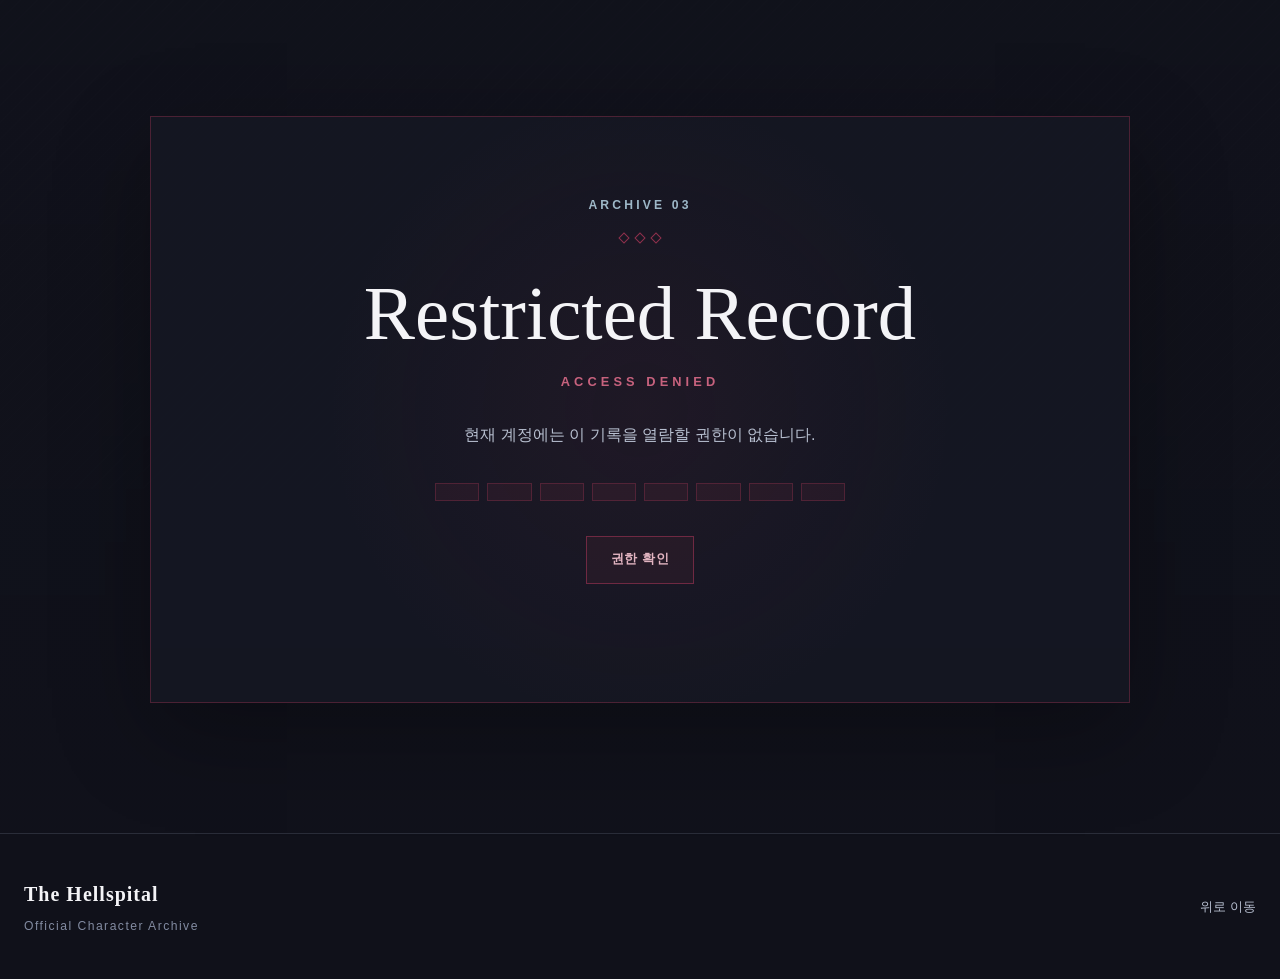
==== commit 4b3a8daa: "Add files via upload" ====
--- a/The_Hellspital.html
+++ b/The_Hellspital.html
@@ -22,7 +22,7 @@
         <div class="site-header__inner">
             <a class="site-brand" href="demon.html" aria-label="악마 기록으로 돌아가기">
                 <span class="site-brand__mark">
-                  <img src="images/The_Hellspital/logo/The_Hellspital_logo.png"
+                  <img src="images/The_Hellspital/logo/The_Hellspital_ID_Card.png"
                      alt="The Hellspital Logo">
                     </span>
 
